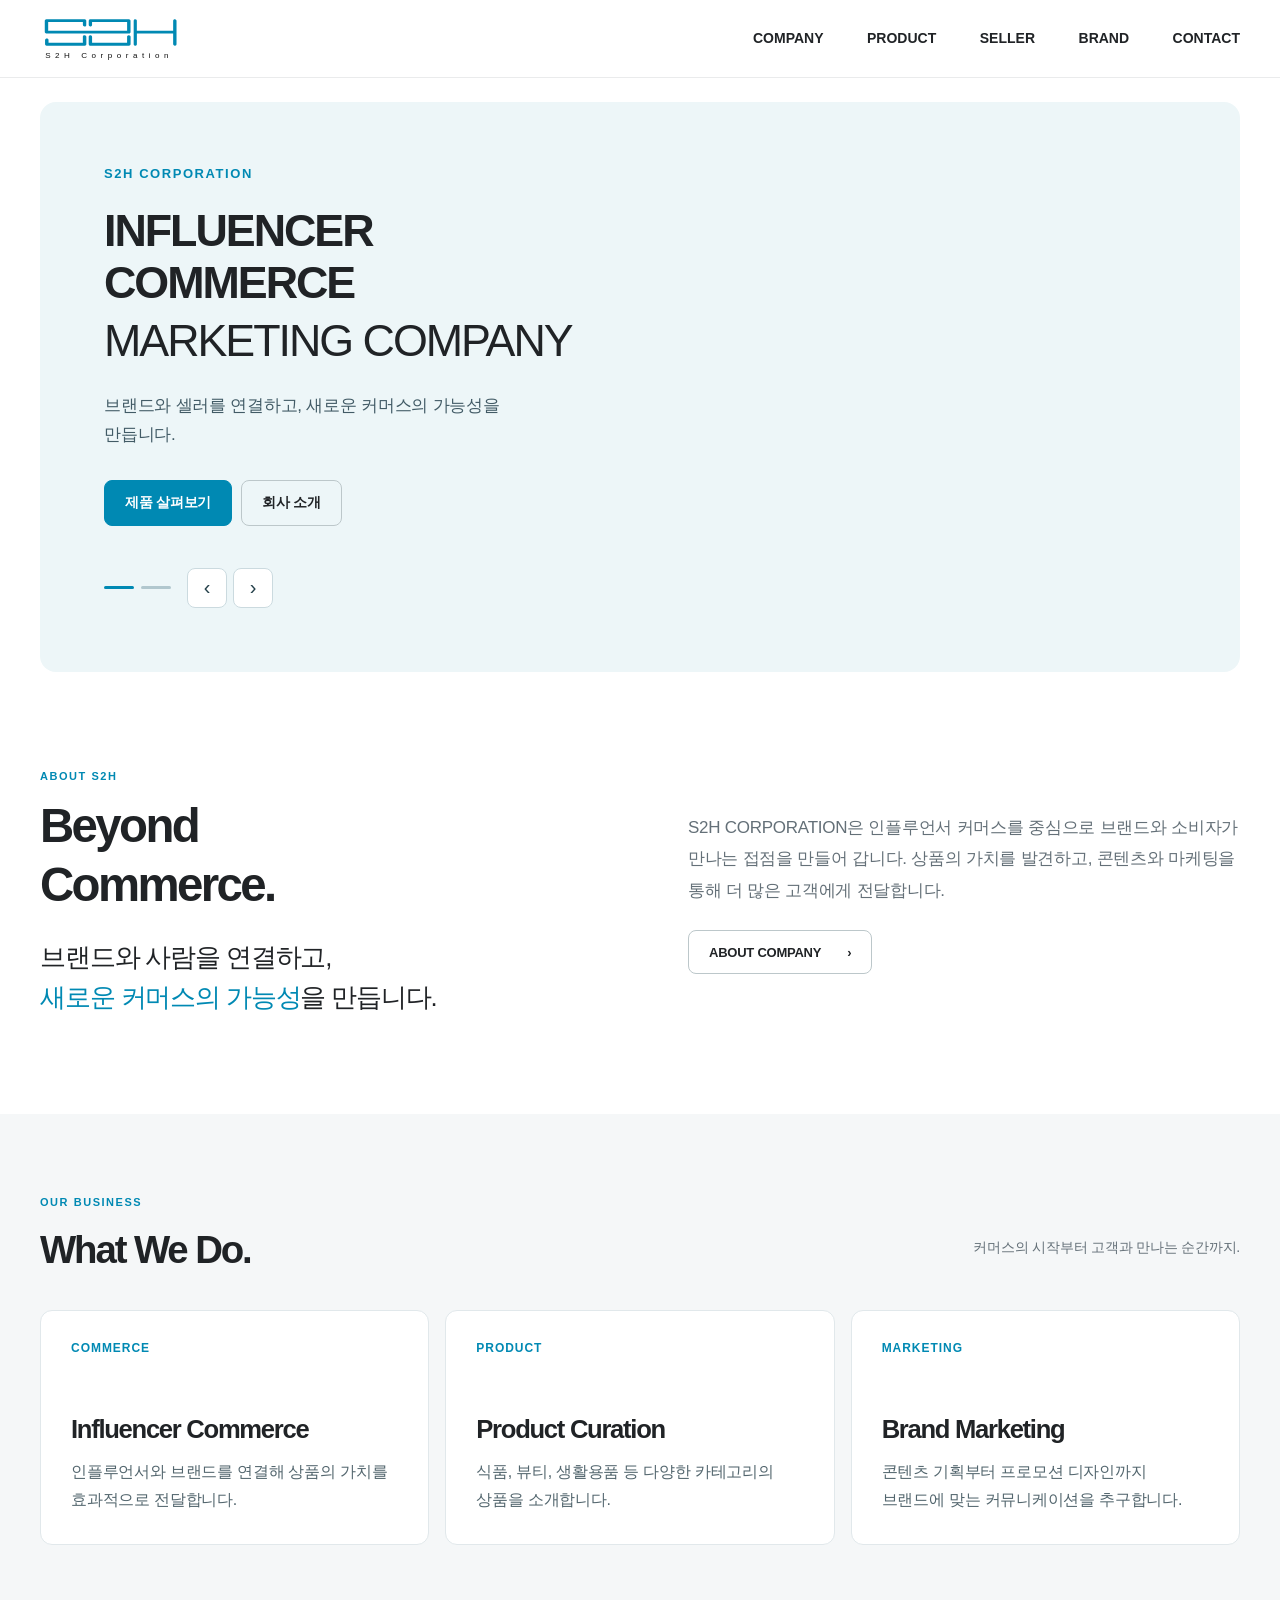
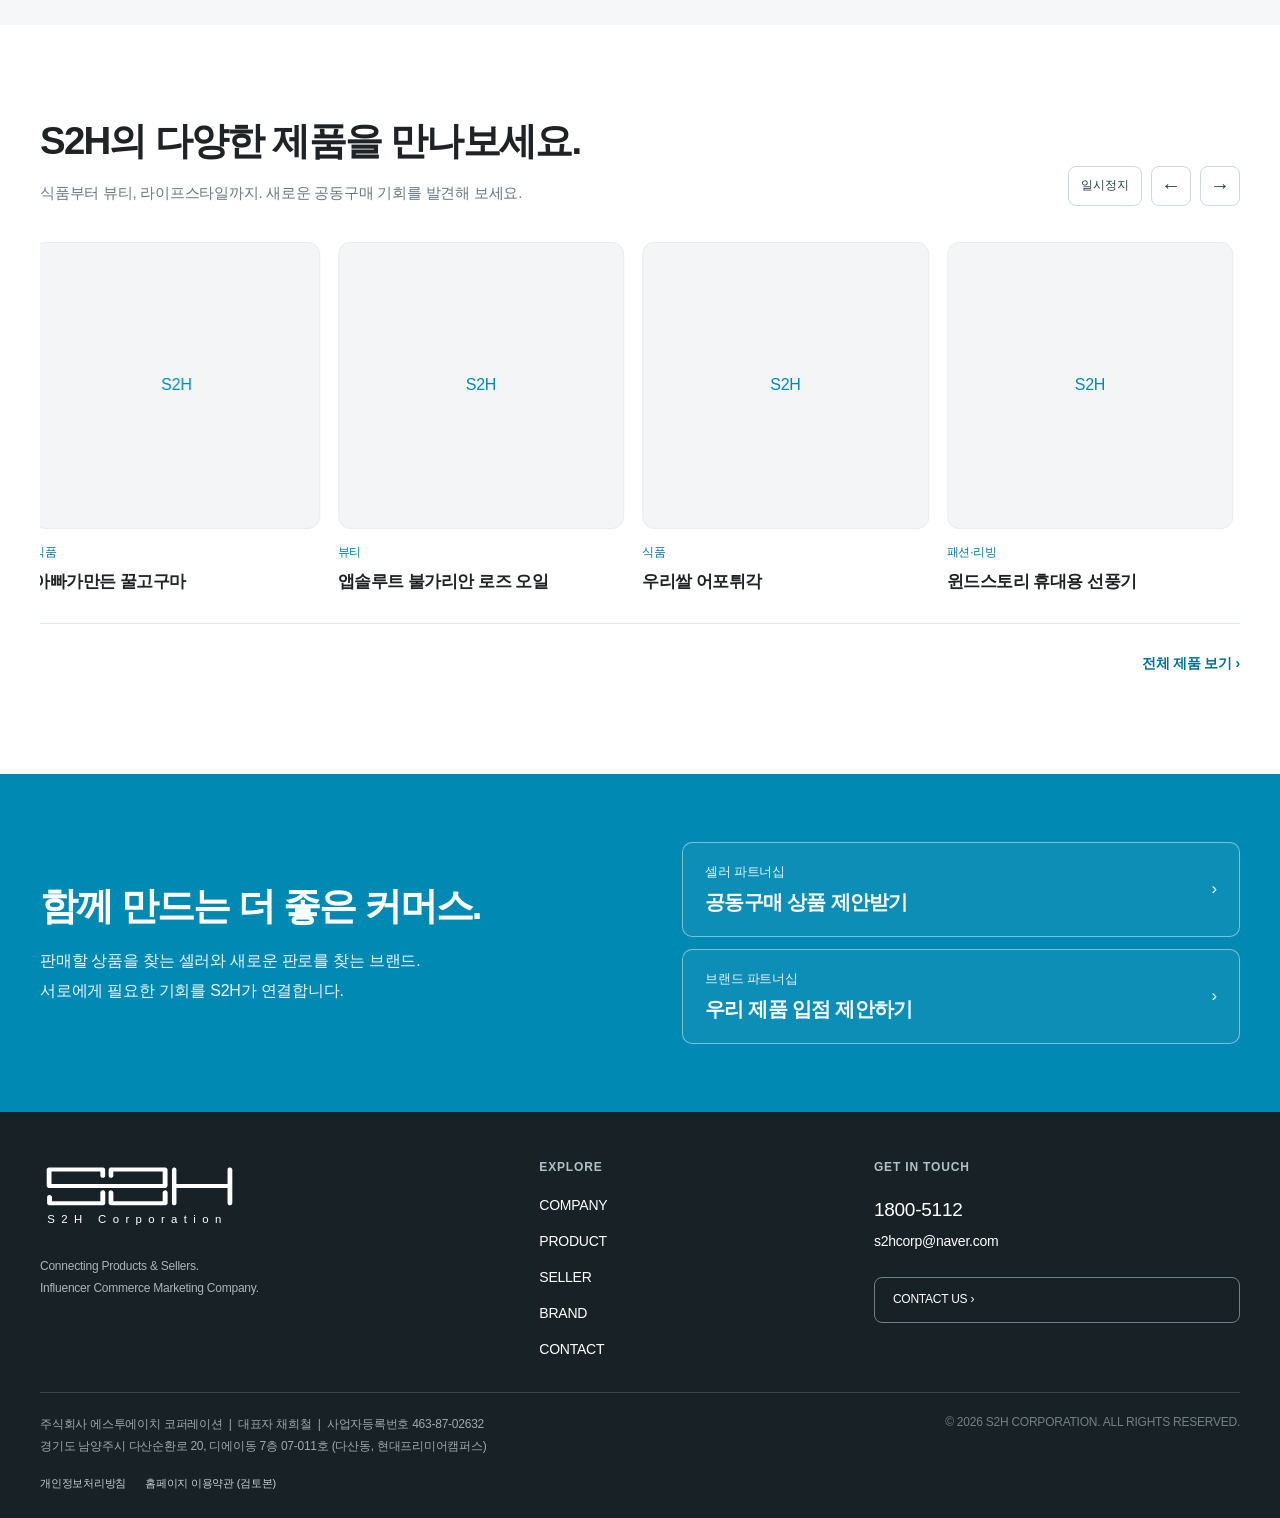
==== index.html @ 3465a023 "Refine S2H homepage layout, brand styling and product navigation" ====
<!doctype html>
<html lang="ko">
<head>
<meta charset="utf-8"><meta name="viewport" content="width=device-width,initial-scale=1">
<title>S2H CORPORATION | Influencer Commerce Marketing Company</title>
<meta name="description" content="브랜드와 셀러를 연결하는 인플루언서 커머스 기업 S2H">
<meta name="theme-color" content="#0089b3">
<meta property="og:type" content="website"><meta property="og:title" content="S2H CORPORATION"><meta property="og:description" content="Influencer Commerce Marketing Company">
<link rel="icon" href="favicon.svg" type="image/svg+xml"><link rel="preload" href="assets/logo.svg" as="image"><link rel="preconnect" href="https://fonts.googleapis.com"><link rel="preconnect" href="https://fonts.gstatic.com" crossorigin>
<link href="https://cdn.jsdelivr.net/gh/orioncactus/pretendard/dist/web/static/pretendard.css" rel="stylesheet">
<script>document.documentElement.classList.add("has-js");</script>
<style>
:root{--blue:#0089b3;--ink:#202326;--muted:#6c777c;--line:#e6e9eb;--bg:#fff;--paper:#f5f7f8;--header:88px}*{box-sizing:border-box}html{scroll-behavior:smooth}body{margin:0;background:var(--bg);font-family:"DM Sans","Noto Sans KR",sans-serif;color:var(--ink);-webkit-font-smoothing:antialiased}a{color:inherit;text-decoration:none}button,input,textarea,select{font:inherit}button{cursor:pointer}.wrap{width:min(1440px,calc(100% - 112px));margin:auto}.eyebrow{font-size:13px;letter-spacing:.2em;color:var(--blue);font-weight:700}.section-title{font-size:clamp(40px,6vw,80px);letter-spacing:-.06em;line-height:1.12;margin:22px 0 26px}.desc{font-size:clamp(16px,1.65vw,21px);line-height:1.9;color:#647078;word-break:keep-all}.btn{display:inline-flex;gap:38px;align-items:center;justify-content:space-between;border:1px solid #bcc7ca;border-radius:100px;padding:15px 22px;font-size:13px;font-weight:700;transition:.25s}.btn:hover{background:var(--blue);border-color:var(--blue);color:white}.top{height:var(--header);background:rgba(255,255,255,.95);position:fixed;z-index:50;top:0;left:0;right:0;display:flex;align-items:center;box-shadow:0 1px 0 #edf0f2;backdrop-filter:blur(15px)}.top-inner{width:min(1600px,calc(100% - 112px));margin:auto;display:grid;grid-template-columns:1fr 2fr 1fr;align-items:center}.logo{width:129px;color:var(--blue);display:flex}.logo img{width:100%;height:auto;display:block}.desktop-nav{display:flex;justify-content:center;gap:clamp(42px,8vw,140px)}.desktop-nav a{font-size:16px;font-weight:700;position:relative}.desktop-nav a::after{content:"";position:absolute;bottom:-11px;left:0;width:0;height:2px;background:var(--blue);transition:.25s}.desktop-nav a:hover::after{width:100%}.menu-toggle{justify-self:end;display:flex;width:44px;height:44px;flex-direction:column;align-items:flex-end;justify-content:center;gap:7px;background:none;border:0}.menu-toggle span{display:block;width:36px;height:2px;background:#13181b}.menu-toggle span:last-child{width:23px;background:var(--blue)}.menu-panel{position:fixed;inset:var(--header) 0 0;background:#fff;z-index:40;display:grid;grid-template-columns:55% 45%;visibility:hidden;opacity:0;pointer-events:none;transition:.3s}.menu-panel.open{visibility:visible;opacity:1;pointer-events:auto}.menu-links{background:#f8f9fa;padding:10vh max(7vw,40px);display:flex;flex-direction:column;gap:28px}.menu-links a{font-size:clamp(40px,5vw,76px);font-weight:700;letter-spacing:-.06em}.menu-links a:hover{color:var(--blue)}.menu-contact{padding:12vh 8vw}.menu-contact h3{font-size:clamp(25px,3vw,44px);font-weight:400}.menu-contact b{font-size:22px}.menu-contact p{color:#5a676e;font-size:18px}.menu-contact .accent{width:36px;height:2px;background:var(--blue)}main{padding-top:var(--header)}.hero{min-height:calc(100svh - var(--header));position:relative;isolation:isolate;display:flex;align-items:center;justify-content:center;text-align:center;overflow:hidden;background:#e9f0f3}.hero::before{content:"";position:absolute;inset:0;z-index:-2;background:url("https://images.unsplash.com/photo-1608248543803-ba4f8c70ae0b?auto=format&fit=crop&w=2200&q=85") center 45%/cover no-repeat;filter:saturate(.72)}.hero::after{content:"";position:absolute;inset:0;z-index:-1;background:linear-gradient(100deg,rgba(246,249,251,.88),rgba(247,249,251,.58) 45%,rgba(247,249,251,.25))}.hero-inner{padding:130px 30px 120px}.hero-kicker{letter-spacing:.24em;font-size:clamp(13px,1.3vw,20px);margin-bottom:38px}.hero h1{font-size:clamp(43px,6vw,100px);font-weight:700;letter-spacing:-.055em;line-height:1.13;margin:0}.hero h1 span{font-weight:400;display:block;margin-top:20px}.hero-bottom{position:absolute;bottom:36px;left:0;right:0;font-size:11px;letter-spacing:.08em}.hero-bottom:after{content:"";display:block;background:#383f44;width:1px;height:32px;margin:15px auto 0}.hero-arrows{position:absolute;left:4.5%;right:4.5%;top:50%;display:flex;justify-content:space-between;pointer-events:none}.hero-arrows button{pointer-events:auto;border:1px solid rgba(67,80,90,.25);border-radius:50%;background:rgba(255,255,255,.23);width:57px;height:57px;color:#4b626e;font-size:24px}.hero-arrows button:hover{background:white}.hero-dots{position:absolute;bottom:24%;left:50%;transform:translateX(-50%);display:flex;gap:14px}.hero-dots button{height:3px;width:70px;background:#a8b3b9;border:0;padding:0}.hero-dots button.active{background:var(--blue)}section.panel{padding:150px 0}.intro-layout{display:grid;grid-template-columns:1fr 1fr;gap:9vw;align-items:center}.intro-layout .statement{font-size:clamp(25px,3.4vw,49px);line-height:1.48;font-weight:500;letter-spacing:-.055em;word-break:keep-all}.intro-layout .statement em{font-style:normal;color:var(--blue)}.intro-layout .desc{max-width:580px}.business{background:#f5f7f8}.business-head{display:flex;justify-content:space-between;align-items:end;gap:30px}.business-grid{margin-top:64px;display:grid;grid-template-columns:repeat(3,1fr);gap:18px}.business-card{background:white;padding:45px 36px 42px;min-height:305px;display:flex;flex-direction:column;justify-content:space-between;transition:transform .25s}.business-card:hover{transform:translateY(-7px)}.business-card .num{color:var(--blue);font-size:13px}.business-card h3{font-size:clamp(22px,2vw,33px);letter-spacing:-.05em;margin:0 0 12px}.business-card p{font-size:15px;line-height:1.8;color:#718087;margin:0}.product-highlight{display:grid;grid-template-columns:1fr 1fr;min-height:570px}.product-visual{background:#eef0f0 url("https://images.unsplash.com/photo-1556229010-6c3f2c9ca5f8?auto=format&fit=crop&w=1400&q=85") center/cover no-repeat}.product-copy{padding:9% 11%;display:flex;flex-direction:column;align-items:flex-start;justify-content:center}.product-copy .desc{max-width:550px}.contact-band{background:#0089b3;color:#fff;padding:90px 0}.contact-band .wrap{display:flex;justify-content:space-between;align-items:center;gap:30px}.contact-band h2{font-size:clamp(28px,4vw,62px);letter-spacing:-.05em;margin:12px 0}.contact-band .btn{color:white;border-color:#b3e3ed}footer{background:#161b1e;color:#fff;padding:65px 0 35px}.foot-top{display:flex;justify-content:space-between;gap:50px}.foot-brand{font-size:24px;font-weight:700}.foot-brand span{color:var(--blue)}.foot-links{display:flex;gap:35px;font-size:13px}.foot-info{font-size:12px;line-height:2;color:#adb6bb;margin-top:35px}.foot-end{margin-top:45px;padding-top:20px;border-top:1px solid #414a4e;color:#8d989d;font-size:11px}.subhero{background:#f4f7f8;min-height:440px;display:flex;align-items:center}.subhero .wrap{padding:80px 0}.subhero h1{font-size:clamp(55px,8vw,122px);letter-spacing:-.07em;margin:8px 0}.subhero p{color:#6f7a7e}.content-section{padding:110px 0}.content-section h2{font-size:clamp(32px,4.5vw,65px);letter-spacing:-.05em}.value-list{display:grid;grid-template-columns:repeat(3,1fr);gap:25px;margin-top:50px}.value-list article{border-top:2px solid var(--ink);padding:30px 5px}.value-list h3{font-size:24px}.value-list p{color:var(--muted);line-height:1.8}.info-table{width:100%;border-collapse:collapse;margin-top:34px}.info-table td{border-bottom:1px solid var(--line);padding:22px 15px;font-size:15px}.info-table td:first-child{width:27%;color:var(--muted)}.products-empty{border:1px solid var(--line);padding:70px 35px;text-align:center;background:#fafbfb}.products-empty h3{font-size:26px}.products-empty p{line-height:1.8;color:var(--muted)}.category-pills{display:flex;gap:9px;flex-wrap:wrap;margin:30px 0}.category-pills span{border:1px solid var(--line);border-radius:50px;padding:11px 20px;font-size:13px}.contact-layout{display:grid;grid-template-columns:1fr 1.3fr;gap:9vw}.contact-layout h2{font-size:clamp(34px,5vw,64px);margin-top:0}.contact-list{margin-top:50px}.contact-list p{color:#69777e}.contact-list a{font-size:23px;font-weight:600}.form-grid{display:grid;grid-template-columns:1fr 1fr;gap:20px}.field{display:flex;flex-direction:column;gap:10px;margin-bottom:24px}.field label{font-size:13px;font-weight:700}.field input,.field textarea,.field select{border:1px solid #dce2e5;padding:15px 16px;border-radius:0;background:#fff;width:100%;outline:none}.field input:focus,.field textarea:focus{border-color:var(--blue)}.field textarea{height:155px;resize:vertical}.notice{font-size:12px;line-height:1.7;color:#738087}.route{display:none}.route.active{display:block}.fade-in{animation:fadeup .65s both}@keyframes fadeup{from{opacity:0;transform:translateY(15px)}to{opacity:1;transform:translateY(0)}}@media(max-width:850px){:root{--header:70px}.wrap,.top-inner{width:calc(100% - 40px)}.top-inner{grid-template-columns:1fr 1fr}.logo{width:105px}.desktop-nav{display:none}.menu-panel{grid-template-columns:1fr}.menu-links{padding:50px 30px;gap:24px}.menu-contact{padding:25px 30px;border-top:1px solid #eee}.menu-links a{font-size:37px}.menu-contact h3{font-size:22px}.menu-contact b{font-size:18px}.menu-contact p{font-size:15px}.hero{min-height:calc(85svh - var(--header))}.hero h1{font-size:clamp(38px,8vw,64px)}.hero h1 span{margin-top:12px}.hero-kicker{margin-bottom:24px}.hero-arrows{display:none}.hero-dots{bottom:20%}.hero-dots button{width:42px}.intro-layout,.product-highlight,.contact-layout{grid-template-columns:1fr;gap:30px}.product-visual{min-height:350px}.product-copy{padding:60px 20px 70px}.business-grid,.value-list{grid-template-columns:1fr}.business-card{min-height:235px;padding:30px}.business-head,.contact-band .wrap,.foot-top{align-items:flex-start;flex-direction:column}.foot-links{gap:22px}section.panel{padding:85px 0}.content-section{padding:70px 0}.form-grid{grid-template-columns:1fr;gap:0}.info-table td{font-size:13px}.info-table td:first-child{width:36%}}

/* S2H company introduction */
.company-intro-grid{display:grid;grid-template-columns:1fr 1fr;gap:9vw;align-items:center}.company-lead{font-size:clamp(18px,2vw,28px);line-height:1.7;letter-spacing:-.04em;word-break:keep-all}.company-lead strong{color:var(--blue);font-weight:600}.company-copy p{font-size:clamp(16px,1.3vw,19px);line-height:2.1;color:#5c6971;word-break:keep-all;margin:0 0 28px}.company-copy strong{color:var(--ink);font-weight:600}.company-stats{background:#fafbfc}.company-center-heading{text-align:center}.company-shortline{display:block;width:44px;height:3px;background:var(--blue);margin:0 auto 17px}.company-center-heading h2{font-size:clamp(32px,3vw,46px);margin:0;letter-spacing:-.04em}.company-center-heading p{font-size:12px;letter-spacing:.2em;color:#748087;margin-top:12px}.stat-steps{display:flex;align-items:end;max-width:1060px;margin:70px auto 0;min-height:350px}.stat-block{flex:1;padding:22px 16px;color:#fff;min-width:0;display:flex;flex-direction:column;justify-content:center}.stat-block:nth-child(1){background:#4097dc;height:165px}.stat-block:nth-child(2){background:#227bc5;height:215px}.stat-block:nth-child(3){background:#125fa9;height:255px}.stat-block:nth-child(4){background:#114b81;height:300px}.stat-block:nth-child(5){background:#0d3152;height:350px}.stat-number{font-weight:700;font-size:clamp(24px,2.7vw,42px);letter-spacing:-.045em}.stat-block p{font-size:12px;line-height:1.6;margin:10px 0 0;word-break:keep-all}.stats-note{text-align:right;color:#7e8a91;font-size:11px;line-height:1.6;margin:17px auto 0;max-width:1060px}.service-heading{font-size:clamp(32px,4.2vw,61px);line-height:1.35;letter-spacing:-.055em;margin:18px 0 50px}.service-cards{display:grid;grid-template-columns:repeat(3,1fr);gap:20px}.service-card{border:1px solid #e1e7e9;padding:35px 32px 44px;min-height:350px}.service-icon{width:64px;height:64px;color:var(--blue);margin-bottom:28px}.service-icon svg{width:100%;height:100%}.service-card>span{font-size:11px;letter-spacing:.14em;color:var(--blue);font-weight:700}.service-card h3{font-size:clamp(21px,2vw,28px);line-height:1.5;letter-spacing:-.04em;margin:13px 0}.service-card p{color:#65737b;font-size:15px;line-height:1.85;word-break:keep-all}@media(max-width:850px){.company-intro-grid{grid-template-columns:1fr;gap:25px}.stat-steps{margin-top:45px;min-height:0;flex-wrap:wrap;gap:8px}.stat-block{flex:1 1 calc(50% - 8px);height:auto!important;min-height:145px;padding:20px}.stat-block:last-child{flex-basis:100%}.stat-number{font-size:33px}.service-cards{grid-template-columns:1fr}.service-card{min-height:0;padding:30px}.stats-note{text-align:left}}
/* Header, footer and branded entry */
.top{box-shadow:none;border-bottom:1px solid rgba(17,31,37,.085);transition:box-shadow .3s}
.top.scrolled{box-shadow:0 8px 32px rgba(15,37,48,.055)}
.top-inner{width:min(1600px,calc(100% - 90px))}
.top .logo{width:152px;align-items:center}
.top .logo img{width:100%;height:auto}
.desktop-nav a{font-size:14px;letter-spacing:.045em;font-weight:600}
.desktop-nav a[aria-current="page"]{color:var(--blue)}
.menu-toggle{width:48px;height:48px;position:relative}
.menu-toggle span{transition:transform .28s,width .28s,background .28s}
.menu-toggle[aria-expanded="true"] span:first-child{transform:translateY(4.5px) rotate(45deg)}
.menu-toggle[aria-expanded="true"] span:last-child{width:36px;transform:translateY(-4.5px) rotate(-45deg)}
.foot-wrap{width:min(1600px,calc(100% - 90px));margin:auto}
.site-footer{padding:80px 0 24px;background:#151a1d;color:#fff}
.foot-primary{display:grid;grid-template-columns:1.15fr 1fr 1fr;gap:45px;padding-bottom:70px}
.foot-brand-logo{display:block;width:200px;max-width:100%;height:auto;filter:brightness(0) invert(1)}
.foot-tagline{font-size:15px;line-height:1.8;color:#aab3b7;margin-top:25px}
.foot-label{font-size:11px;color:#7d9097;letter-spacing:.15em;font-weight:700;margin-bottom:21px}
.foot-nav{display:flex;flex-direction:column;align-items:flex-start;gap:14px}
.foot-nav a{font-size:15px;font-weight:600;transition:color .2s}.foot-nav a:hover,.foot-contact a:hover{color:#66c6e2}
.foot-contact a{display:block;font-size:clamp(17px,2vw,25px);font-weight:500;line-height:1.6;overflow-wrap:anywhere}
.foot-contact .foot-mail{font-size:16px;font-weight:400;margin-top:5px}
.foot-rule{border-top:1px solid rgba(255,255,255,.16)}
.foot-legal{display:flex;justify-content:space-between;align-items:flex-start;gap:32px;padding-top:27px}
.foot-legal-info{color:#9ca9ae;font-size:12px;line-height:2}
.foot-legal-copy{color:#738087;font-size:11px;white-space:nowrap}
.entry-screen{display:none}
.has-js .entry-screen{display:flex;position:fixed;z-index:9999;inset:0;background:#fff;align-items:center;justify-content:center;flex-direction:column;padding:28px;opacity:1;visibility:visible;transition:opacity .6s ease,visibility .6s ease}
.has-js .entry-screen.is-hidden{opacity:0;visibility:hidden;pointer-events:none}
.entry-inner{width:min(460px,80vw);display:flex;flex-direction:column;align-items:center}
.entry-logo{width:min(350px,74vw);height:auto;display:block;opacity:0;transform:translateY(18px);animation:entryLogo .85s cubic-bezier(.16,1,.3,1) .12s forwards}
.entry-sub{font-size:11px;color:#738087;letter-spacing:.28em;margin-top:27px;opacity:0;animation:entryAppear .5s .48s forwards}
.entry-track{width:155px;height:2px;background:#e9eff1;overflow:hidden;margin-top:38px}
.entry-progress{width:0;height:100%;background:#0089b3;animation:entryProgress 1.5s cubic-bezier(.25,.4,.18,1) .3s forwards}
.entry-loading{font-size:10px;font-weight:600;letter-spacing:.24em;color:#90a1a7;margin-top:14px}
@keyframes entryLogo{to{opacity:1;transform:translateY(0)}}@keyframes entryAppear{to{opacity:1}}@keyframes entryProgress{to{width:100%}}
@media(max-width:850px){.top-inner,.foot-wrap{width:calc(100% - 40px)}.top .logo{width:122px}.site-footer{padding:55px 0 22px}.foot-primary{grid-template-columns:1fr 1fr;gap:35px 25px;padding-bottom:40px}.foot-primary>div:first-child{grid-column:1/-1}.foot-brand-logo{width:170px}.foot-legal{flex-direction:column;gap:14px}.foot-legal-copy{white-space:normal}.entry-logo{width:min(290px,76vw)}}
@media(max-width:390px){.foot-primary{grid-template-columns:1fr}.foot-primary>div:first-child{grid-column:auto}}
@media(prefers-reduced-motion:reduce){.entry-logo,.entry-sub,.entry-progress{animation:none;opacity:1;transform:none}.entry-progress{width:100%}.has-js .entry-screen{transition:none}}

/* Product catalog */
.product-heading-line{display:flex;justify-content:space-between;align-items:end;gap:35px;margin-bottom:55px}.product-page-title{font-size:clamp(32px,4.2vw,62px);letter-spacing:-.055em;line-height:1.3;margin:14px 0}.product-heading-line .desc{max-width:760px}.product-total{min-width:100px;text-align:right;display:flex;flex-direction:column}.product-total b{font-size:clamp(37px,5vw,65px);letter-spacing:-.07em;color:var(--blue)}.product-total span{font-size:11px;letter-spacing:.17em;color:#7b888e}.product-toolbar{border-top:1px solid var(--line);border-bottom:1px solid var(--line);padding:24px 0;display:flex;align-items:center;justify-content:space-between;gap:20px}.product-filters{display:flex;flex-wrap:wrap;gap:7px}.product-filters button{background:transparent;border:1px solid #d9e1e4;padding:10px 19px;border-radius:40px;color:#66747b;font-size:13px;transition:.2s}.product-filters button.active,.product-filters button:hover{background:var(--blue);border-color:var(--blue);color:#fff}.product-search-wrap{border-bottom:1px solid #8d9aa0;display:flex;align-items:center;min-width:210px;max-width:280px;flex:1}.product-search-wrap input{width:100%;padding:10px 2px;border:0;background:transparent;outline:none;font-size:13px}.product-search-wrap span:last-child{font-size:25px;color:var(--blue)}.sr-only{position:absolute;width:1px;height:1px;overflow:hidden;clip:rect(0,0,0,0)}.product-results{margin:29px 0 22px;font-size:13px;color:#75838b}.product-grid{display:grid;grid-template-columns:repeat(4,minmax(0,1fr));gap:29px 16px}.catalog-card{min-width:0}.catalog-photo{position:relative;aspect-ratio:1/1;background:linear-gradient(145deg,#f5f7f8 0%,#e9edef 100%);display:flex;align-items:center;justify-content:center;overflow:hidden}.catalog-photo:before{content:"";position:absolute;width:58%;height:58%;border:1px solid rgba(0,137,179,.13);border-radius:50%}.catalog-placeholder{color:#a7b5bb;font-size:clamp(21px,3vw,44px);font-weight:700;letter-spacing:-.065em}.catalog-photo:after{content:"S2H";position:absolute;bottom:18px;left:20px;font-size:10px;letter-spacing:.18em;color:#a1b0b6}.catalog-info{padding:19px 3px 8px}.catalog-tag{font-size:11px;letter-spacing:.02em;color:var(--blue);font-weight:600}.catalog-info h3{font-size:17px;line-height:1.6;letter-spacing:-.025em;font-weight:600;word-break:keep-all;margin:9px 0 0}.catalog-id{color:#a3adb2;font-size:11px;margin-top:8px}.product-no-results{text-align:center;padding:90px 15px;background:#f8fafb;color:#71828a}.product-cta{border-top:1px solid var(--line);margin-top:85px;padding-top:38px;display:flex;justify-content:space-between;align-items:center;gap:20px}.product-cta h3{font-size:clamp(20px,2.3vw,30px);letter-spacing:-.035em}@media(max-width:1050px){.product-grid{grid-template-columns:repeat(3,minmax(0,1fr))}}@media(max-width:850px){.product-toolbar{align-items:stretch;flex-direction:column}.product-search-wrap{max-width:none}.product-grid{grid-template-columns:repeat(2,minmax(0,1fr));gap:22px 12px}.product-heading-line{margin-bottom:32px}.catalog-info h3{font-size:14px}.catalog-info{padding:12px 0 6px}.catalog-photo:after{left:10px;bottom:10px}.product-cta{flex-direction:column;align-items:flex-start;margin-top:45px}}.route{display:block!important}

/* S2H visual refinement — restrained editorial typography */
:root{--type-display:clamp(44px,5vw,70px);--type-section:clamp(32px,3.15vw,46px);--type-body:16px;--blue:#0089b3}
body{letter-spacing:-.015em}
.wrap{width:min(1360px,calc(100% - 112px))}
.top{height:78px;--header:78px}
:root{--header:78px}
.top-inner{width:min(1440px,calc(100% - 88px))}
.top .logo{width:142px}
.desktop-nav a{font-size:13px;font-weight:600;letter-spacing:.02em}
.menu-links a{font-size:clamp(35px,4vw,56px);letter-spacing:-.055em}
.subhero{min-height:290px;background:#f6f8f9}
.subhero .wrap{padding:56px 0}
.subhero h1{font-size:var(--type-display);line-height:1.08;letter-spacing:-.055em;margin:13px 0 17px;font-weight:700}
.subhero p{font-size:15px;line-height:1.6;color:#74818a}
.eyebrow{font-size:12px;letter-spacing:.14em;line-height:1.5}
.section-title{font-size:clamp(37px,4.2vw,60px);line-height:1.19;letter-spacing:-.055em}
.content-section{padding:88px 0}
.content-section h2{font-size:var(--type-section);line-height:1.28;letter-spacing:-.04em}
section.panel{padding:105px 0}
.desc{font-size:clamp(15px,1.2vw,17px);line-height:1.9;letter-spacing:-.015em}
.intro-layout .statement{font-size:clamp(24px,2.4vw,36px);line-height:1.55}
.hero h1{font-size:clamp(39px,5vw,72px);line-height:1.17;letter-spacing:-.045em}
.hero h1 span{margin-top:10px}
.hero-kicker{font-size:14px;letter-spacing:.17em;margin-bottom:25px}
.business-card h3{font-size:clamp(21px,1.8vw,27px)}
.business-grid{margin-top:45px}
.product-copy{padding:8% 10%}
.contact-layout h2{font-size:var(--type-section);line-height:1.18;margin:10px 0 20px;letter-spacing:-.055em}
.contact-layout .desc{font-size:16px;line-height:1.8}
.contact-list{margin-top:32px}
.contact-list p{font-size:13px;margin:16px 0 6px}
.contact-list a{font-size:clamp(18px,1.8vw,23px)}
.field label{font-size:14px}
.field input,.field select,.field textarea{font-size:16px;min-height:52px}
.service-heading{font-size:var(--type-section);line-height:1.3}
.service-card h3{font-size:clamp(20px,1.8vw,26px)}
.company-lead{font-size:clamp(20px,2.15vw,28px)}
.company-copy p{font-size:16px;line-height:1.95}
.company-center-heading h2{font-size:clamp(30px,2.8vw,40px)}
.product-page-title{font-size:var(--type-section);line-height:1.26}
.product-total b{font-size:clamp(34px,3.6vw,50px)}
.catalog-info h3{font-size:16px}
.foot-tagline{font-size:14px}
.foot-nav a{font-size:14px}
.foot-contact a{font-size:clamp(18px,1.7vw,23px)}
.site-footer{padding-top:68px}
.foot-primary{padding-bottom:52px}
.entry-screen{background:#fff}
.has-js .entry-screen{transition:opacity .45s ease,visibility .45s ease}
.entry-inner{width:min(340px,74vw)}
.entry-logo{width:min(300px,68vw);animation:s2hLogoIn .55s ease .06s forwards}
@keyframes s2hLogoIn{from{opacity:0;transform:translateY(5px)}to{opacity:1;transform:translateY(0)}}
@media(max-width:850px){
:root{--header:68px;--type-display:clamp(40px,9vw,54px);--type-section:clamp(30px,7vw,40px)}
.wrap,.top-inner,.foot-wrap{width:calc(100% - 40px)}
.top{height:68px}.top .logo{width:117px}
.subhero{min-height:220px}.subhero .wrap{padding:48px 0}
.content-section{padding:65px 0}section.panel{padding:75px 0}
.hero h1{font-size:clamp(37px,7.7vw,56px)}
.hero-kicker{font-size:12px}
.contact-layout h2{font-size:var(--type-section)}
.company-center-heading h2{font-size:34px}
.product-total{min-width:65px}.product-total b{font-size:36px}
.menu-links a{font-size:36px}
.site-footer{padding-top:48px}
}
@media(prefers-reduced-motion:reduce){.entry-logo{animation:none;opacity:1;transform:none}}


/* Typography refinement v3 — quiet corporate editorial scale */
:root{--type-display:clamp(38px,4vw,54px);--type-section:clamp(27px,2.55vw,36px)}
body{font-weight:400}
.section-title{font-size:clamp(32px,3vw,44px);font-weight:600;line-height:1.25;letter-spacing:-.055em;margin:15px 0 20px}
.intro-layout .statement{font-size:clamp(20px,1.85vw,26px);font-weight:500;line-height:1.65;letter-spacing:-.045em}
.intro-layout{gap:7vw}
.intro-layout .desc{font-size:15px;line-height:1.95}
.desc{font-size:clamp(14px,1.1vw,16px);line-height:1.85}
.subhero{min-height:240px}
.subhero .wrap{padding:46px 0}
.subhero h1{font-size:var(--type-display);font-weight:600;line-height:1.13;margin:12px 0 14px}
.subhero p{font-size:14px}
.hero h1{font-size:clamp(36px,4.1vw,58px);font-weight:650;line-height:1.2}
.hero h1 span{font-weight:400}
.hero-kicker{font-size:12px}
.content-section{padding:75px 0}
section.panel{padding:80px 0}
.content-section h2{font-size:var(--type-section);font-weight:600;letter-spacing:-.045em}
.product-page-title{font-size:var(--type-section);font-weight:600}
.contact-layout h2{font-size:clamp(29px,2.8vw,40px);font-weight:600;line-height:1.3}
.contact-layout .desc{font-size:15px}
.company-lead{font-size:clamp(19px,1.75vw,24px)}
.company-copy p{font-size:15px;line-height:1.9}
.service-heading{font-size:clamp(28px,2.6vw,38px);font-weight:600}
.business-card h3{font-size:clamp(19px,1.6vw,24px)}
.business-grid{margin-top:36px}
.business-card{min-height:250px;padding:32px}
.product-copy{padding:7% 10%}
.product-total b{font-size:clamp(30px,3vw,42px)}
.contact-list a{font-size:clamp(18px,1.6vw,21px)}
.eyebrow{font-size:11px;letter-spacing:.14em;font-weight:600}
.btn{font-size:12px;padding:13px 20px;gap:26px}
@media(max-width:850px){
:root{--type-display:clamp(36px,8vw,46px);--type-section:clamp(27px,6.4vw,34px)}
.section-title{font-size:clamp(32px,7vw,40px)}
.intro-layout .statement{font-size:clamp(21px,5vw,25px)}
.subhero{min-height:195px}.subhero .wrap{padding:40px 0}
.hero h1{font-size:clamp(34px,7vw,46px)}
.content-section{padding:58px 0}section.panel{padding:64px 0}
.contact-layout h2{font-size:clamp(29px,7vw,36px)}
.business-card{min-height:0;padding:28px}
}


/* Unified 1440px layout and five-item navigation */
:root{--site-max:1440px;--header:78px}
.wrap,.top-inner,.foot-wrap{width:min(var(--site-max),calc(100% - 80px));max-width:var(--site-max);margin-left:auto;margin-right:auto}
.top-inner{display:flex;justify-content:space-between;align-items:center;gap:54px}
.top .logo{width:142px;flex:0 0 142px}
.desktop-nav{display:flex!important;align-items:center;justify-content:flex-end;gap:clamp(22px,3.4vw,62px);flex:1}
.desktop-nav a{font-size:15px;font-weight:600;letter-spacing:0;white-space:nowrap;line-height:1.6}
.desktop-nav a:hover,.desktop-nav a[aria-current="page"]{color:#0089b3}
.menu-toggle,.menu-panel{display:none!important}
.foot-primary{grid-template-columns:1.2fr .75fr 1fr;column-gap:60px}
.foot-nav{display:flex;flex-direction:column;gap:15px}
.subhero .wrap,.content-section>.wrap,section.panel>.wrap,.contact-band>.wrap{max-width:var(--site-max)}
.partner-hero{background:#f7f9fa;padding:95px 0 92px}
.partner-hero h1{font-size:clamp(38px,4vw,54px);line-height:1.22;letter-spacing:-.05em;font-weight:600;margin:18px 0 24px}
.partner-hero p{font-size:17px;color:#65747c;line-height:1.8;max-width:650px}
.partner-section{padding:90px 0}
.partner-section--soft{background:#f7f9fa}
.partner-head{font-size:clamp(29px,2.6vw,38px);font-weight:600;letter-spacing:-.04em;margin:18px 0 35px}
.partner-features{display:grid;grid-template-columns:repeat(3,minmax(0,1fr));gap:18px}
.partner-feature{padding:32px 28px;min-height:215px;border:1px solid #e4e9ec;background:#fff}
.partner-feature span{display:block;color:var(--blue);font-size:12px;margin-bottom:27px;font-weight:700}
.partner-feature h3{font-size:21px;letter-spacing:-.035em;line-height:1.5;margin:0 0 10px}
.partner-feature p{font-size:15px;color:#68777f;line-height:1.85;margin:0}
.partner-steps{display:grid;grid-template-columns:repeat(5,minmax(0,1fr));gap:12px}
.partner-step{border-top:2px solid #0089b3;padding:18px 6px 22px}
.partner-step strong{display:block;color:#0089b3;font-size:13px;margin-bottom:15px}
.partner-step h3{font-size:17px;line-height:1.5;font-weight:600;margin:0}
.partner-step p{font-size:13px;line-height:1.7;color:#6e7d85}
.partner-apply{border-top:1px solid #dbe3e6;padding-top:28px;display:flex;justify-content:space-between;align-items:center;gap:30px}
.partner-apply h2{font-size:clamp(27px,2.5vw,36px);font-weight:600;margin:0 0 10px;letter-spacing:-.045em}
.partner-apply p{font-size:15px;color:#65747c;line-height:1.8}
@media(max-width:950px){
.top-inner{gap:22px}.top .logo{width:115px;flex-basis:115px}
.desktop-nav{gap:clamp(9px,2.2vw,24px)}.desktop-nav a{font-size:13px}
.partner-features{grid-template-columns:1fr 1fr}
}
@media(max-width:650px){
:root{--header:100px}
.top{height:100px}.top-inner{width:calc(100% - 32px);display:flex;align-items:center;justify-content:center;flex-direction:column;gap:4px;padding:9px 0 7px}
.top .logo{width:104px;flex:none}
.desktop-nav{width:100%;display:flex!important;justify-content:space-between;gap:5px;flex:none}
.desktop-nav a{font-size:11px;letter-spacing:-.02em;padding:5px 0}
.wrap,.foot-wrap{width:calc(100% - 36px)}
.partner-hero{padding:65px 0}.partner-hero h1{font-size:clamp(33px,8vw,43px)}
.partner-section{padding:60px 0}
.partner-features,.partner-steps{grid-template-columns:1fr}
.partner-feature{min-height:0;padding:27px}
.partner-steps{gap:0}.partner-step{padding:17px 0}
.partner-apply{flex-direction:column;align-items:flex-start}
.foot-primary{grid-template-columns:1fr 1fr;gap:30px}
}

/* Sitewide Pretendard and final footer typography polish */
body,button,input,textarea,select{font-family:Pretendard,"Noto Sans KR",Arial,sans-serif}
.foot-nav a{font-size:13px;font-weight:500;line-height:1.5}
.foot-contact>a:not(.btn){font-size:19px;line-height:1.6}
.foot-contact .foot-mail{font-size:14px!important}
.foot-tagline{font-size:12px;line-height:1.85}
.foot-label{font-size:10px;letter-spacing:.13em}
.foot-legal-info{font-size:11px;line-height:1.9}
.foot-legal-copy{font-size:10px;line-height:1.65}
.foot-policy-links{display:flex;flex-wrap:wrap;gap:19px;margin-top:15px}
.foot-policy-links a{font-size:11px;color:#c6d0d4}
.foot-policy-links a:hover{color:#fff}
.site-footer{padding-top:58px}
.foot-primary{padding-bottom:43px}
.foot-legal{padding-top:20px}
.foot-contact .btn{font-size:11px;padding:12px 18px}
.legal-page{padding:72px 0 105px}
.legal-page .legal-head{padding-bottom:26px;border-bottom:1px solid #dce4e8}
.legal-page h1{font-size:clamp(32px,3.5vw,46px);font-weight:600;letter-spacing:-.04em;margin:15px 0}
.legal-page .legal-intro{font-size:15px;line-height:1.9;color:#65727b;max-width:900px}
.legal-page .draft-note{border-left:3px solid #0089b3;background:#f2f7f9;padding:19px 22px;margin:30px 0;font-size:14px;line-height:1.8;color:#394b55}
.legal-page section{max-width:980px;padding:20px 0;border-bottom:1px solid #edf1f3}
.legal-page section h2{font-size:20px;font-weight:600;line-height:1.5;margin:18px 0}
.legal-page section p,.legal-page section li{font-size:14px;line-height:1.9;color:#52616a;word-break:keep-all}
.legal-page section ul{padding-left:20px}
@media(max-width:650px){.site-footer{padding-top:42px}.foot-contact>a:not(.btn){font-size:17px}.foot-legal-info{font-size:11px}.legal-page{padding:52px 0 75px}}
/* Minimal home partnership transition */.home-partnership{background:#f4f7f8;border-top:1px solid #e7edef}.home-partnership-inner{display:grid;grid-template-columns:1fr 1fr;align-items:center;gap:9%;padding-top:82px;padding-bottom:82px}.home-partnership-copy h2{font-size:clamp(26px,2.5vw,36px);line-height:1.35;font-weight:600;letter-spacing:-.05em;margin:0 0 15px}.home-partnership-copy p{font-size:15px;line-height:1.85;color:#677780;margin:0}.home-partnership-links{display:flex;flex-direction:column;border-top:1px solid #b9cbd3}.home-partnership-links a{display:grid;grid-template-columns:1fr auto;gap:8px 14px;padding:23px 4px;border-bottom:1px solid #b9cbd3;transition:padding .2s,color .2s}.home-partnership-links a:hover{padding-left:12px;color:#0089b3}.home-partnership-links a>span:first-child{grid-column:1;color:#657a83;font-size:13px}.home-partnership-links strong{font-size:19px;font-weight:600;letter-spacing:-.035em}.home-partnership-links a>span:last-child{grid-column:2;grid-row:1/3;align-self:center;font-size:22px;color:#0089b3}@media(max-width:800px){.home-partnership-inner{grid-template-columns:1fr;gap:35px;padding-top:65px;padding-bottom:65px}}
/* Product carousel on the main page */
.home-products{padding:96px 0 94px;background:#fff}
.home-products-heading{display:flex;align-items:end;justify-content:space-between;gap:24px;margin-bottom:36px}
.home-products-heading h2{font-size:clamp(26px,2.6vw,36px);font-weight:600;letter-spacing:-.045em;line-height:1.35;margin:0 0 12px}
.home-products-heading p{font-size:15px;color:#687981;line-height:1.8;margin:0}
.home-products-actions{display:flex;gap:9px}
.home-products-actions button{width:42px;height:42px;border:1px solid #d6e0e4;border-radius:50%;background:white;color:#25363d;font-size:21px;transition:background .2s,border-color .2s}
.home-products-actions button:hover{background:#0089b3;border-color:#0089b3;color:#fff}
.home-products-window{overflow:hidden;outline-offset:5px;touch-action:pan-y}
.home-products-track{display:flex;gap:18px;transition:transform .55s cubic-bezier(.22,.7,.2,1);will-change:transform}
.home-product-card{min-width:0;flex:0 0 calc((100% - 54px)/4);display:block;text-decoration:none;color:inherit}
.home-product-image{aspect-ratio:1/1;overflow:hidden;background:#f3f5f6}
.home-product-image img{display:block;width:100%;height:100%;object-fit:cover;transition:transform .4s}
.home-product-card:hover img{transform:scale(1.045)}
.home-product-category{display:block;color:#0089b3;font-size:12px;font-weight:500;margin-top:18px}
.home-product-name{display:block;font-size:16px;font-weight:600;line-height:1.55;letter-spacing:-.03em;margin-top:8px;word-break:keep-all}
.home-products-bottom{border-top:1px solid #e0e7ea;margin-top:30px;padding-top:20px;display:flex;align-items:center;justify-content:space-between}
.home-products-bottom>span{font-size:12px;color:#7c8b92}
.home-products-bottom>a{color:#1b3038;font-size:14px;font-weight:600}
.home-products-bottom>a:hover{color:#0089b3}
@media(max-width:900px){.home-product-card{flex-basis:calc((100% - 18px)/2)}}
@media(max-width:600px){.home-products{padding:66px 0}.home-products-heading{align-items:end}.home-products-heading h2{font-size:27px}.home-products-heading p{font-size:14px}.home-product-card{flex-basis:82%}.home-products-track{gap:12px}.home-products-actions button{width:36px;height:36px}.home-product-name{font-size:15px}}
@media(prefers-reduced-motion:reduce){.home-products-track{transition:none}.home-product-image img{transition:none}}

/* Home carousel entry motion and smooth clipping */
.home-products-window{overflow:hidden}
.home-products-track{will-change:transform;backface-visibility:hidden}
@media(prefers-reduced-motion:no-preference){
.home-products-heading,.home-products-window{opacity:0;translate:0 22px;transition:opacity .8s ease,translate .8s cubic-bezier(.2,.75,.2,1)}
.home-products.is-visible .home-products-heading,.home-products.is-visible .home-products-window{opacity:1;translate:0 0}
.home-products.is-visible .home-products-window{transition-delay:.14s}
}.home-products-track{transition:none!important;will-change:transform}
.home-products-bottom{justify-content:flex-end}
@media(prefers-reduced-motion:reduce){.home-products-track{transition:none!important}}

/* Home refinement — S2H brand system, November 2026 */
:root{--blue:#0089b3;--home-tint:#edf6f8;--home-radius:16px}
body{font-family:Pretendard,"Noto Sans KR",Arial,sans-serif}
.top{background:#fff}.desktop-nav a{font-size:14px}.desktop-nav a:focus-visible,a:focus-visible,button:focus-visible{outline:2px solid var(--blue);outline-offset:5px}
.hero{width:min(var(--site-max),calc(100% - 80px));margin:24px auto 0;display:grid;grid-template-columns:minmax(0,1fr) minmax(0,1fr);min-height:clamp(480px,42vw,640px);isolation:isolate;text-align:left;overflow:hidden;border-radius:var(--home-radius);background:var(--home-tint)}
.hero::before,.hero::after{content:none}
.hero-inner{padding:clamp(34px,5vw,80px);display:flex;flex-direction:column;justify-content:center;align-items:flex-start;min-width:0}
.hero-kicker{color:var(--blue);font-weight:650;letter-spacing:.12em;font-size:13px;margin-bottom:24px}
.hero h1{font-size:clamp(30px,3.5vw,54px);line-height:1.16;letter-spacing:-.045em;word-break:normal;overflow-wrap:break-word;font-weight:700}
.hero h1 span{font-weight:500;margin-top:6px}
.hero-description{font-size:17px;line-height:1.7;color:#425b66;word-break:keep-all;margin:25px 0 30px;max-width:430px}
.hero-cta{display:flex;flex-wrap:wrap;gap:9px}
.hero-cta .btn{border-radius:8px;min-height:46px;font-size:14px;padding:12px 20px;justify-content:center}
.hero-cta .primary{background:var(--blue);color:#fff;border-color:var(--blue)}
.hero-cta .primary:hover{background:#006f93;border-color:#006f93}
.hero-media{min-width:0;position:relative;overflow:hidden;background:#dcebef}
.hero-media img{width:100%;height:100%;position:absolute;inset:0;object-fit:cover;object-position:center}
.hero-controls{display:flex;align-items:center;gap:16px;margin-top:42px}
.hero-dots{position:static;transform:none;display:flex;gap:7px}
.hero-dots button{width:30px;height:24px;background:transparent;border:0;position:relative}
.hero-dots button::after{content:"";position:absolute;top:10px;left:0;right:0;height:3px;border-radius:2px;background:#b1c7ce}
.hero-dots button.active{background:transparent}.hero-dots button.active::after{background:var(--blue)}
.hero-arrows{position:static;display:flex;gap:6px;pointer-events:auto}
.hero-arrows button,.home-products-actions button{width:40px;height:40px;border:1px solid #cbdadf;border-radius:8px;background:#fff;color:#233f49;font-size:20px;display:grid;place-items:center}
.hero-arrows button:hover,.home-products-actions button:hover{background:var(--blue);color:#fff;border-color:var(--blue)}
.hero-bottom{display:none}
.home-intro{padding:96px 0!important}
.intro-layout{grid-template-columns:1fr 1fr;gap:8%;align-items:center}
.intro-layout .section-title{font-size:clamp(34px,3.7vw,54px);margin:12px 0 22px}
.intro-layout .statement{font-size:clamp(20px,2vw,28px);line-height:1.6}
.intro-layout .desc{font-size:17px;line-height:1.85;margin:0 0 24px}
.home-intro .btn{border-radius:8px;font-size:13px;min-height:44px}
.business{background:#f5f7f8}
.business-head{align-items:flex-end}.business-head .section-title{margin-bottom:0}
.business-grid{gap:16px}
.business-card{border:1px solid #e1e8eb;border-radius:12px;min-height:235px;padding:30px;gap:34px;transition:border-color .25s,transform .25s}
.business-card:hover{border-color:var(--blue);transform:translateY(-3px)}
.business-card .num{font-size:12px;letter-spacing:.08em;font-weight:600}
.business-card h3{font-size:clamp(21px,2vw,27px);line-height:1.25}
.business-card p{font-size:16px;line-height:1.75;color:#53666e;word-break:keep-all}
.home-products{padding:90px 0}
.home-products-heading h2{font-size:clamp(28px,3vw,40px)}
.home-products-heading,.home-products-window{opacity:1;translate:none}
.home-products-actions{flex-shrink:0;align-items:center}
.home-products-actions button#homeProductsPause{font-size:12px;width:auto;padding:0 12px;white-space:nowrap}
.home-product-image{border-radius:12px;border:1px solid #e7edef}
.home-product-name{font-size:17px}.home-product-category{margin-top:15px;color:#007b9f}
.home-product-card:focus-visible{outline-offset:-2px}
.home-products-bottom{margin-top:28px}
.home-products-bottom>a{padding:11px 0;color:#006f93}
.home-partnership{background:var(--blue);border:0;color:white}
.home-partnership-inner{padding-top:68px;padding-bottom:68px;gap:7%}
.home-partnership-copy h2{font-size:clamp(28px,3vw,40px)}
.home-partnership-copy p{color:#fff;opacity:.93;font-size:16px}
.home-partnership-links{border:0;display:grid;gap:12px}
.home-partnership-links a{border:1px solid #ffffff73;border-radius:10px;padding:20px 22px;background:#ffffff0c;transition:background .2s}
.home-partnership-links a:hover{padding-left:22px;background:#ffffff22;color:white}
.home-partnership-links a>span:first-child{color:white;opacity:.9}
.home-partnership-links a>span:last-child{color:white;font-size:17px}
.home-partnership-links strong{font-size:20px}
.site-footer{background:#182125;padding-top:48px}.foot-primary{padding-bottom:32px}
.foot-label{font-size:12px;letter-spacing:.07em;color:#afc1c8}
.foot-tagline,.foot-legal-info,.foot-legal-copy{font-size:12px}
.foot-nav a{font-size:14px}.foot-contact .btn{border-radius:8px}
@media(max-width:950px){.hero{width:calc(100% - 40px);min-height:440px}.hero-inner{padding:35px}.hero h1{font-size:clamp(28px,4vw,40px)}.hero-description{font-size:15px}.business-card{padding:24px}.business-grid{grid-template-columns:repeat(3,minmax(0,1fr))}}
@media(max-width:700px){.hero{width:calc(100% - 36px);margin-top:12px;grid-template-columns:1fr;min-height:0;border-radius:12px}.hero-inner{padding:34px 24px 26px}.hero h1{font-size:clamp(29px,7vw,44px)}.hero-kicker{margin-bottom:18px}.hero-description{margin:18px 0 22px}.hero-controls{margin-top:24px}.hero-media{min-height:240px;aspect-ratio:16/10}.hero-cta .btn{font-size:13px;padding:10px 14px}.home-intro{padding:64px 0!important}.intro-layout{grid-template-columns:1fr;gap:22px}.intro-layout .desc{font-size:15px}.business-grid{grid-template-columns:1fr;gap:10px}.business-card{min-height:0;gap:25px}.home-products{padding:60px 0}.home-products-heading{flex-wrap:wrap;gap:14px}.home-products-actions{margin-left:auto}.home-product-card{flex-basis:72%}.home-product-name{font-size:15px}.home-partnership-inner{padding:48px 0;grid-template-columns:1fr;gap:28px}.foot-primary{gap:25px}.desktop-nav a{font-size:clamp(10px,2.8vw,13px)}}
@media(prefers-reduced-motion:reduce){.fade-in{animation:none}.business-card,.home-partnership-links a{transition:none}}

</style>
</head>
<body>
<div class="entry-screen" id="entryScreen" role="status" aria-label="S2H 시작 화면"><div class="entry-inner"><img class="entry-logo" src="assets/logo.svg" alt="S2H Corporation"></div></div>
<header class="top"><div class="top-inner"><a href="index.html" class="logo" aria-label="S2H 홈페이지"><img src="assets/logo.svg" alt="S2H Corporation" width="142" height="50"></a><nav class="desktop-nav" aria-label="주요 메뉴"><a href="company.html">COMPANY</a><a href="product.html">PRODUCT</a><a href="seller.html">SELLER</a><a href="brand.html">BRAND</a><a href="contact.html">CONTACT</a></nav></div></header>
<main>
<div class="route active" data-route="home">
<section class="hero" aria-label="S2H 소개"><div class="hero-inner fade-in"><div class="hero-kicker">S2H CORPORATION</div><h1 id="heroTitle">INFLUENCER COMMERCE<span>MARKETING COMPANY</span></h1><p class="hero-description">브랜드와 셀러를 연결하고, 새로운 커머스의 가능성을 만듭니다.</p><div class="hero-cta"><a class="btn primary" href="product.html">제품 살펴보기</a><a class="btn" href="company.html">회사 소개</a></div><div class="hero-controls"><div class="hero-dots"><button type="button" class="active" aria-label="첫 번째 슬라이드" aria-pressed="true"></button><button type="button" aria-label="두 번째 슬라이드" aria-pressed="false"></button></div><div class="hero-arrows"><button type="button" id="heroPrev" aria-label="이전 슬라이드">‹</button><button type="button" id="heroNext" aria-label="다음 슬라이드">›</button></div></div></div><div class="hero-media"><img src="https://images.unsplash.com/photo-1608248543803-ba4f8c70ae0b?auto=format&amp;fit=crop&amp;w=1400&amp;q=85" alt="" fetchpriority="high" width="1400" height="1000"></div></section>
<section class="panel home-intro"><div class="wrap intro-layout"><div><div class="eyebrow">ABOUT S2H</div><h2 class="section-title">Beyond<br>Commerce.</h2><div class="statement">브랜드와 사람을 연결하고,<br><em>새로운 커머스의 가능성</em>을 만듭니다.</div></div><div><p class="desc">S2H CORPORATION은 인플루언서 커머스를 중심으로 브랜드와 소비자가 만나는 접점을 만들어 갑니다. 상품의 가치를 발견하고, 콘텐츠와 마케팅을 통해 더 많은 고객에게 전달합니다.</p><a class="btn" href="company.html">ABOUT COMPANY <span>›</span></a></div></div></section>
<section class="panel business"><div class="wrap"><div class="business-head"><div><div class="eyebrow">OUR BUSINESS</div><h2 class="section-title">What We Do.</h2></div><p class="desc">커머스의 시작부터 고객과 만나는 순간까지.</p></div><div class="business-grid"><article class="business-card"><span class="num">COMMERCE</span><div><h3>Influencer Commerce</h3><p>인플루언서와 브랜드를 연결해 상품의 가치를 효과적으로 전달합니다.</p></div></article><article class="business-card"><span class="num">PRODUCT</span><div><h3>Product Curation</h3><p>식품, 뷰티, 생활용품 등 다양한 카테고리의 상품을 소개합니다.</p></div></article><article class="business-card"><span class="num">MARKETING</span><div><h3>Brand Marketing</h3><p>콘텐츠 기획부터 프로모션 디자인까지 브랜드에 맞는 커뮤니케이션을 추구합니다.</p></div></article></div></div></section>
<section class="home-products" aria-labelledby="homeProductsTitle"><div class="wrap">
<div class="home-products-heading"><div><h2 id="homeProductsTitle">S2H의 다양한 제품을 만나보세요.</h2><p>식품부터 뷰티, 라이프스타일까지. 새로운 공동구매 기회를 발견해 보세요.</p></div>
<div class="home-products-actions"><button type="button" id="homeProductsPause" aria-label="제품 자동 롤링 일시정지" aria-pressed="false">일시정지</button><button type="button" id="homeProductsPrev" aria-label="이전 상품 보기">←</button><button type="button" id="homeProductsNext" aria-label="다음 상품 보기">→</button></div></div>
<div class="home-products-window" id="homeProductsWindow" tabindex="0" aria-label="제품 목록 가로 슬라이더"><div class="home-products-track" id="homeProductsTrack"></div></div>
<div class="home-products-bottom"><a href="product.html">전체 제품 보기 <span aria-hidden="true">›</span></a></div>
</div></section>
<section class="home-partnership" aria-labelledby="homePartnerTitle"><div class="wrap home-partnership-inner">
<div class="home-partnership-copy"><h2 id="homePartnerTitle">함께 만드는 더 좋은 커머스.</h2><p>판매할 상품을 찾는 셀러와 새로운 판로를 찾는 브랜드.<br>서로에게 필요한 기회를 S2H가 연결합니다.</p></div>
<div class="home-partnership-links"><a href="seller.html"><span>셀러 파트너십</span><strong>공동구매 상품 제안받기</strong><span aria-hidden="true">›</span></a><a href="brand.html"><span>브랜드 파트너십</span><strong>우리 제품 입점 제안하기</strong><span aria-hidden="true">›</span></a></div></div></section>
</div>

</main>
<footer class="site-footer" id="footer">
<div class="foot-wrap">
  <div class="foot-primary">
    <div><a href="index.html" aria-label="S2H 홈페이지"><img class="foot-brand-logo" src="assets/logo.svg" alt="S2H Corporation"></a><p class="foot-tagline">Connecting Products &amp; Sellers.<br>Influencer Commerce Marketing Company.</p></div>
    <div><div class="foot-label">EXPLORE</div><nav class="foot-nav" aria-label="푸터 메뉴"><a href="company.html">COMPANY</a><a href="product.html">PRODUCT</a><a href="seller.html">SELLER</a><a href="brand.html">BRAND</a><a href="contact.html">CONTACT</a></nav></div>
    <div class="foot-contact"><div class="foot-label">GET IN TOUCH</div><a href="tel:18005112">1800-5112</a><a class="foot-mail" href="mailto:s2hcorp@naver.com">s2hcorp@naver.com</a><a class="btn" href="contact.html" style="font-size:12px;margin-top:25px;border-color:#6d818a;color:#fff">CONTACT US <span>›</span></a></div>
  </div>
  <div class="foot-rule"></div>
  <div class="foot-legal"><div class="foot-legal-info">주식회사 에스투에이치 코퍼레이션 &nbsp;|&nbsp; 대표자 채희철 &nbsp;|&nbsp; 사업자등록번호 463-87-02632<br>경기도 남양주시 다산순환로 20, 디에이동 7층 07-011호 (다산동, 현대프리미어캠퍼스)<div class="foot-policy-links"><a href="privacy.html">개인정보처리방침</a><a href="terms.html">홈페이지 이용약관 (검토본)</a></div></div><div class="foot-legal-copy">© <span id="year"></span> S2H CORPORATION. ALL RIGHTS RESERVED.</div></div>
</div>
</footer>
<script>

const entry=document.getElementById("entryScreen");
let seen=false;try{seen=sessionStorage.getItem("s2h-intro-seen")==="1"}catch(e){}
const reduced=window.matchMedia&&window.matchMedia("(prefers-reduced-motion: reduce)").matches;
function finishIntro(){if(!entry||entry.classList.contains("is-hidden"))return;entry.classList.add("is-hidden");entry.setAttribute("aria-hidden","true");try{sessionStorage.setItem("s2h-intro-seen","1")}catch(e){}setTimeout(()=>entry.remove(),700)}
if(seen||reduced)finishIntro();else setTimeout(finishIntro,1050);
const current=location.pathname.split("/").pop()||"index.html";
document.querySelectorAll(".desktop-nav a,.menu-links a,.foot-nav a").forEach(a=>{if(a.getAttribute("href")===current)a.setAttribute("aria-current","page")});
document.getElementById("year").textContent=new Date().getFullYear();
window.addEventListener("scroll",()=>document.querySelector(".top").classList.toggle("scrolled",window.scrollY>12),{passive:true});

let slide=0;const titles=[["INFLUENCER COMMERCE","MARKETING COMPANY"],["CONNECTING BRANDS","AND PEOPLE"]];
const dots=[...document.querySelectorAll(".hero-dots button")];
function showSlide(n){slide=(n+titles.length)%titles.length;document.getElementById("heroTitle").innerHTML=titles[slide][0]+"<span>"+titles[slide][1]+"</span>";dots.forEach((d,i)=>{d.classList.toggle("active",i===slide);d.setAttribute("aria-pressed",String(i===slide))})}
document.getElementById("heroPrev").addEventListener("click",()=>showSlide(slide-1));
document.getElementById("heroNext").addEventListener("click",()=>showSlide(slide+1));
dots.forEach((d,i)=>d.addEventListener("click",()=>showSlide(i)));

const featuredProducts=[{"id":63,"name":"아빠가만든 꿀고구마","category":"식품","image":"https://nineworksdatabase.planus253.workers.dev/cdn/uncategorized/20261110-012357-image-132d1f86.webp"},{"id":64,"name":"앱솔루트 불가리안 로즈 오일","category":"뷰티","image":"https://nineworksdatabase.planus253.workers.dev/cdn/uncategorized/20261110-012358-image-0a79dcd2.webp"},{"id":74,"name":"우리쌀 어포튀각","category":"식품","image":"https://nineworksdatabase.planus253.workers.dev/cdn/uncategorized/20261110-012402-image-709a333d.webp"},{"id":75,"name":"윈드스토리 휴대용 선풍기","category":"패션·리빙","image":"https://nineworksdatabase.planus253.workers.dev/cdn/uncategorized/20261110-012402-image-27e9e4ae.webp"},{"id":76,"name":"이투비 샐러드캔디","category":"건강식품","image":"https://nineworksdatabase.planus253.workers.dev/cdn/uncategorized/20261110-012402-image-dbd121cd.webp"},{"id":77,"name":"이투비 슈퍼오일3","category":"건강식품","image":"https://nineworksdatabase.planus253.workers.dev/cdn/uncategorized/20261110-012404-3-4c0d5809.webp"},{"id":78,"name":"이투비 헤링오일 오메가11","category":"건강식품","image":"https://nineworksdatabase.planus253.workers.dev/cdn/uncategorized/20261110-012404-11-91744935.webp"},{"id":80,"name":"잇데이 올리브오일","category":"식품","image":"https://nineworksdatabase.planus253.workers.dev/cdn/uncategorized/20261110-012405-image-943099b8.webp"},{"id":81,"name":"잇데이 진저샷","category":"식품","image":"https://nineworksdatabase.planus253.workers.dev/cdn/uncategorized/20261110-012650-image-78253fe0.webp"},{"id":7,"name":"가쉬 에어버블 마스크팩","category":"뷰티","image":"https://nineworksdatabase.planus253.workers.dev/cdn/uncategorized/20261110-010740-image-8ee91a5f.webp"},{"id":13,"name":"김미떡","category":"식품","image":"https://nineworksdatabase.planus253.workers.dev/cdn/uncategorized/20261110-010743-5-b5c67efa.webp"},{"id":58,"name":"수제먹태","category":"식품","image":"https://nineworksdatabase.planus253.workers.dev/cdn/uncategorized/20261110-011542-image-e94b80e3.webp"},{"id":59,"name":"싱싱쭈꾸미","category":"식품","image":"https://nineworksdatabase.planus253.workers.dev/cdn/uncategorized/20261110-011542-image-6f12297d.webp"},{"id":44,"name":"바른호떡 7종","category":"식품","image":"https://nineworksdatabase.planus253.workers.dev/cdn/uncategorized/20261110-011536-7-785e18c7.webp"},{"id":28,"name":"르프로우 탄탄스틱","category":"뷰티","image":"https://nineworksdatabase.planus253.workers.dev/cdn/uncategorized/20261110-011204-image-0f1a9a4c.webp"},{"id":53,"name":"사노셀 애사비 구미","category":"건강식품","image":"https://nineworksdatabase.planus253.workers.dev/cdn/uncategorized/20261110-011540-image-a26c42ab.webp"}];
const productTrack=document.getElementById("homeProductsTrack");
const productWindow=document.getElementById("homeProductsWindow");
let carouselOffset=0,lastCarouselFrame=0,carouselPaused=false,carouselImpulse=0,userPaused=false,carouselVisible=true,cachedStep=0;
const reducedCarouselMotion=window.matchMedia("(prefers-reduced-motion: reduce)");
for(const item of featuredProducts){
 const card=document.createElement("a");card.className="home-product-card";card.href="product.html?product="+encodeURIComponent(item.id);card.setAttribute("aria-label",item.name+" 제품 상세 보기");
 const photo=document.createElement("div");photo.className="home-product-image";
 const img=document.createElement("img");img.src=item.image;img.alt=item.name;img.loading="lazy";img.decoding="async";img.addEventListener("error",()=>{photo.textContent="S2H";photo.style.display="grid";photo.style.placeItems="center";photo.style.color="#0089b3"},{once:true});
 photo.append(img);
 const category=document.createElement("span");category.className="home-product-category";category.textContent=item.category;
 const name=document.createElement("strong");name.className="home-product-name";name.textContent=item.name;
 card.append(photo,category,name);productTrack.append(card);
}

/* Seamless product slider: one card every 4 seconds, continuously to the left */
/* Continuous, seamless horizontal product marquee */
const originalCards=[...productTrack.querySelectorAll(".home-product-card")];
for(const original of originalCards){
 const duplicate=original.cloneNode(true);
 duplicate.setAttribute("aria-hidden","true");
 duplicate.tabIndex=-1;
 productTrack.appendChild(duplicate);
}
productTrack.style.transition="none";
const carouselGap=()=>parseFloat(getComputedStyle(productTrack).gap)||0;
const measureCarousel=()=>{cachedStep=originalCards[0]?originalCards[0].getBoundingClientRect().width+carouselGap():0};measureCarousel();const carouselStep=()=>cachedStep;
const carouselCycle=()=>carouselStep()*originalCards.length;
function renderCarouselPosition(){
 const cycle=carouselCycle();
 if(!cycle)return;
 carouselOffset=((carouselOffset%cycle)+cycle)%cycle;
 productTrack.style.transform="translate3d("+(-carouselOffset)+"px,0,0)";
}
function carouselFrame(now){
 if(!lastCarouselFrame)lastCarouselFrame=now;
 const elapsed=Math.min((now-lastCarouselFrame)/1000,.05);
 lastCarouselFrame=now;
 if(!carouselPaused&&!userPaused&&carouselVisible&&!document.hidden&&!reducedCarouselMotion.matches)carouselOffset+=34*elapsed;
 if(Math.abs(carouselImpulse)>.1){
  const chunk=carouselImpulse*Math.min(1,elapsed*8);
  carouselOffset+=chunk;carouselImpulse-=chunk;
 }else carouselImpulse=0;
 renderCarouselPosition();
 requestAnimationFrame(carouselFrame);
}
function nudgeCarousel(direction){if(reducedCarouselMotion.matches){carouselOffset+=direction*carouselStep();renderCarouselPosition()}else carouselImpulse+=direction*carouselStep()}
document.getElementById("homeProductsPrev").addEventListener("click",()=>nudgeCarousel(-1));
document.getElementById("homeProductsNext").addEventListener("click",()=>nudgeCarousel(1));
productWindow.addEventListener("mouseenter",()=>carouselPaused=true);
productWindow.addEventListener("mouseleave",()=>carouselPaused=false);
productWindow.addEventListener("focusin",()=>carouselPaused=true);
productWindow.addEventListener("focusout",e=>{if(!productWindow.contains(e.relatedTarget))carouselPaused=false});
productWindow.addEventListener("keydown",e=>{if(e.key==="ArrowRight"||e.key==="ArrowLeft"){e.preventDefault();nudgeCarousel(e.key==="ArrowRight"?1:-1)}});
let swipeStart=null;
productWindow.addEventListener("touchstart",e=>{swipeStart=e.touches[0].clientX;carouselPaused=true},{passive:true});
productWindow.addEventListener("touchend",e=>{if(swipeStart!==null){const delta=e.changedTouches[0].clientX-swipeStart;if(Math.abs(delta)>30)nudgeCarousel(delta<0?1:-1)}swipeStart=null;carouselPaused=false},{passive:true});
const pauseButton=document.getElementById("homeProductsPause");
function syncPause(){pauseButton.textContent=userPaused||reducedCarouselMotion.matches?"자동 재생":"일시정지";pauseButton.setAttribute("aria-pressed",String(userPaused||reducedCarouselMotion.matches));pauseButton.disabled=reducedCarouselMotion.matches;pauseButton.setAttribute("aria-label",reducedCarouselMotion.matches?"동작 줄이기 설정으로 자동 롤링 꺼짐":userPaused?"제품 자동 롤링 재생":"제품 자동 롤링 일시정지")}
pauseButton.addEventListener("click",()=>{userPaused=!userPaused;syncPause()});syncPause();reducedCarouselMotion.addEventListener?.("change",syncPause);
if("IntersectionObserver" in window){new IntersectionObserver(entries=>{carouselVisible=entries[0].isIntersecting}).observe(productWindow)}
productWindow.addEventListener("touchcancel",()=>{swipeStart=null;carouselPaused=false},{passive:true});
productWindow.addEventListener("focusin",e=>{const card=e.target.closest(".home-product-card");const i=originalCards.indexOf(card);if(i>=0){const start=i*carouselStep();carouselOffset=start;carouselImpulse=0;productWindow.scrollLeft=0;renderCarouselPosition()}});
window.addEventListener("resize",()=>{measureCarousel();renderCarouselPosition()});
requestAnimationFrame(carouselFrame);
const homeProductSection=document.querySelector(".home-products");
if(!("IntersectionObserver" in window)){homeProductSection.classList.add("is-visible")}
else{const homeProductObserver=new IntersectionObserver(entries=>{for(const entry of entries){if(entry.isIntersecting){entry.target.classList.add("is-visible");homeProductObserver.disconnect()}}},{threshold:.12});homeProductObserver.observe(homeProductSection)}

</script>
</body></html>
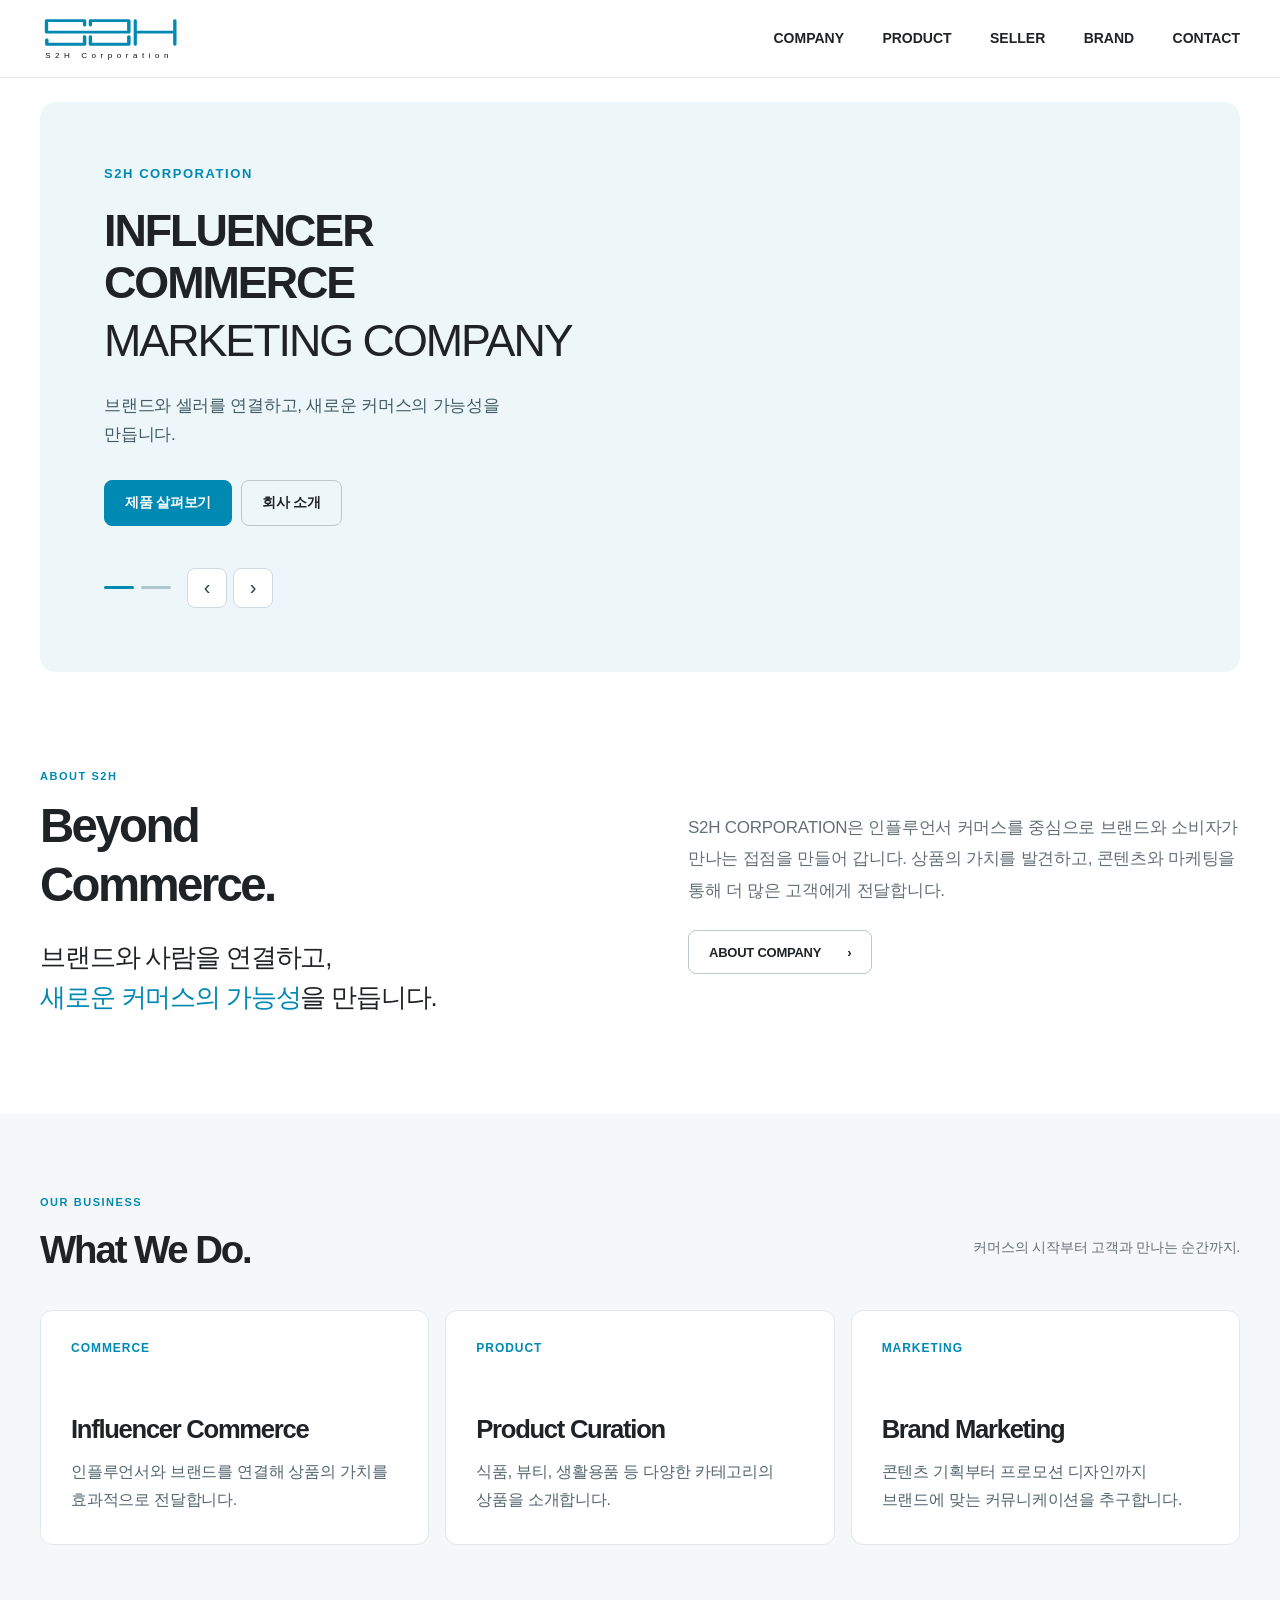
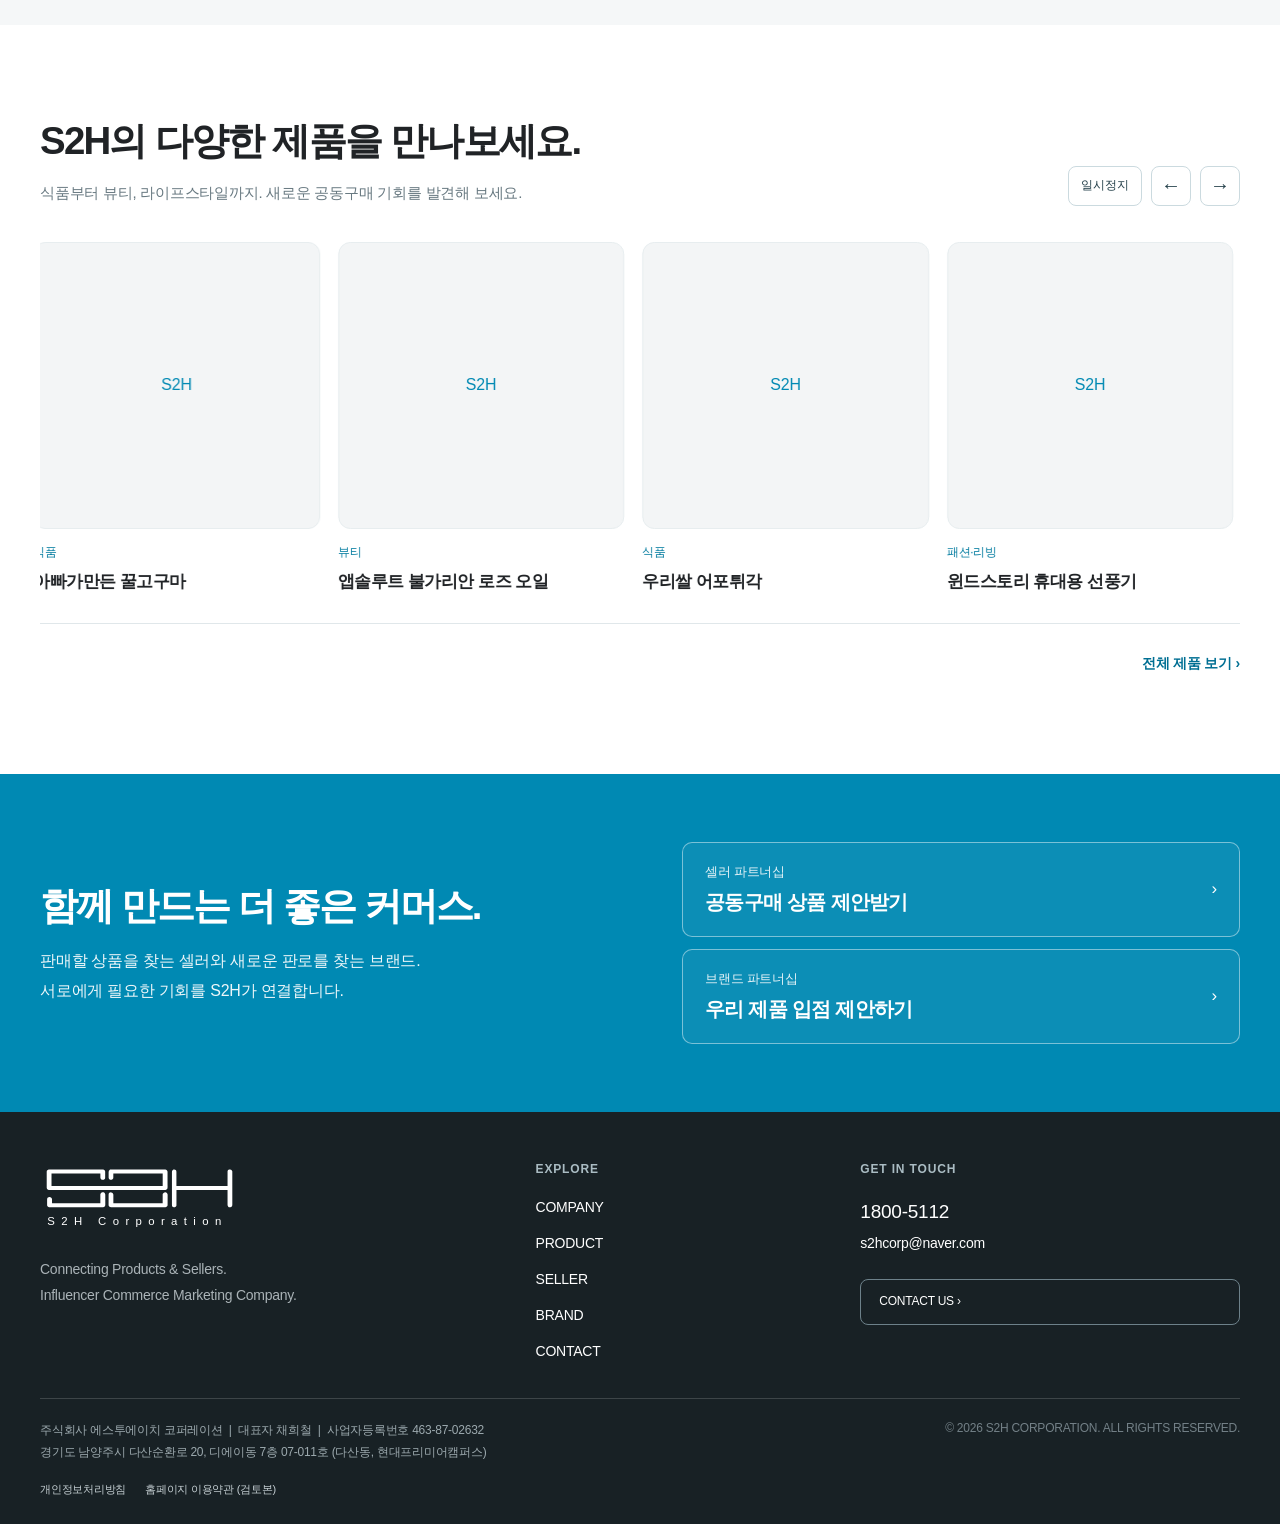
==== commit 9d25a1ec: "Apply S2H shared responsive layout and subtle motion to index.html" ====
--- a/index.html
+++ b/index.html
@@ -353,6 +353,7 @@
 @media(prefers-reduced-motion:reduce){.fade-in{animation:none}.business-card,.home-partnership-links a{transition:none}}
 
 </style>
+<link rel="stylesheet" href="assets/s2h-responsive.css?v=20261126">
 </head>
 <body>
 <div class="entry-screen" id="entryScreen" role="status" aria-label="S2H 시작 화면"><div class="entry-inner"><img class="entry-logo" src="assets/logo.svg" alt="S2H Corporation"></div></div>
@@ -474,4 +475,5 @@
 else{const homeProductObserver=new IntersectionObserver(entries=>{for(const entry of entries){if(entry.isIntersecting){entry.target.classList.add("is-visible");homeProductObserver.disconnect()}}},{threshold:.12});homeProductObserver.observe(homeProductSection)}
 
 </script>
+<script src="assets/s2h-motion.js?v=20261126" defer></script>
 </body></html>
--- a/assets/s2h-responsive.css
+++ b/assets/s2h-responsive.css
@@ -0,0 +1,92 @@
+/* S2H unified responsive layout and motion */
+:root{--blue:#0089b3;--header:78px;--site-max:1440px;--site-gutter:40px;--s2h-ease:cubic-bezier(.22,.7,.2,1)}
+html{scroll-padding-top:calc(var(--header) + 20px)}
+body{font-family:Pretendard,"Noto Sans KR",Arial,sans-serif}
+.top{height:var(--header);--header:78px;background:#fff}
+.wrap,.top-inner,.foot-wrap{width:min(var(--site-max),calc(100% - var(--site-gutter)*2));max-width:var(--site-max);margin-inline:auto}
+.top-inner{display:flex;flex-direction:row;align-items:center;justify-content:space-between;gap:32px;padding:0}
+.top .logo{width:142px;flex:0 0 142px}
+.desktop-nav{display:flex!important;gap:clamp(18px,3vw,54px);justify-content:flex-end;align-items:center}
+.desktop-nav a{font-size:14px;min-height:44px;display:flex;align-items:center;white-space:nowrap}
+.desktop-nav a::after{bottom:3px}
+.s2h-mobile-toggle{display:none}
+main :is(.wrap,.intro-layout,.company-intro-grid,.contact-layout,.form-grid,.product-grid,.partner-features,.partner-steps,.service-cards,.business-grid)>*{min-width:0}
+main :is(h1,h2,h3,p){overflow-wrap:break-word}
+main img{max-width:100%}
+.btn,.partner-form-submit,.product-request-submit{min-height:44px;border-radius:8px}
+:where(a,button,input,select,textarea,[tabindex]):focus-visible{outline:2px solid var(--blue);outline-offset:3px}
+.field :is(input,textarea,select),.partner-form-field :is(input,textarea,select),.product-request-field :is(input,textarea){border-radius:8px;font-size:16px;min-height:48px;max-width:100%}
+.field :is(input,textarea,select):focus,.partner-form-field :is(input,textarea,select):focus,.product-request-field :is(input,textarea):focus{border-color:var(--blue);box-shadow:0 0 0 3px rgba(0,137,179,.10)}
+.catalog-photo,.service-card,.partner-feature,.performance-panel{border-radius:12px}
+.catalog-info h3{word-break:keep-all;overflow-wrap:anywhere}
+.product-filters button{min-height:44px}
+.product-search-wrap input{font-size:16px;min-height:44px}
+.product-dialog,.partner-modal-dialog{border-radius:16px;overscroll-behavior:contain;scrollbar-gutter:stable}
+.product-dialog-layout{grid-template-columns:minmax(0,46%) minmax(0,54%)}
+.product-modal-close,.partner-modal-close{width:44px;height:44px;background:#fff;border:1px solid #dce5e9;border-radius:50%;display:grid;place-items:center;padding:0;line-height:1}
+.partner-form-consent input,.product-request-consent input{width:18px;height:18px;flex:0 0 18px}
+.product-request-notice,.partner-form-note{font-size:13px;line-height:1.65}
+.foot-primary{grid-template-columns:1.2fr .75fr 1fr;gap:40px;padding-bottom:36px}
+.site-footer{padding-top:50px}
+.foot-label{font-size:12px;color:#aabcc3}.foot-nav a,.foot-tagline{font-size:14px}.foot-legal-info,.foot-legal-copy{font-size:12px;overflow-wrap:anywhere}.foot-legal-copy{white-space:normal}
+.foot-contact>a{max-width:100%;overflow-wrap:anywhere}
+.privacy-table-wrap{max-width:100%}
+.company-reveal,.service-section .service-card,.home-products-heading,.home-products-window{opacity:1;translate:none;transform:none}
+.performance-panel-arrow{display:none}
+@media (prefers-reduced-motion:no-preference){
+.s2h-reveal.s2h-pending{opacity:0;translate:0 15px}
+.s2h-reveal{transition:opacity .55s var(--s2h-ease),translate .55s var(--s2h-ease);transition-delay:var(--s2h-delay,0ms)}
+.s2h-reveal.s2h-pending:focus-within{opacity:1;translate:none;transition:none}
+.product-modal:not([hidden]) .product-dialog,.partner-modal:not([hidden]) .partner-modal-dialog{animation:s2hDialogIn .26s var(--s2h-ease) both}
+.product-modal:not([hidden]) .product-modal-backdrop,.partner-modal:not([hidden]) .partner-modal-backdrop{animation:s2hBackdropIn .22s ease both}
+.hero-title-change{animation:s2hTitleIn .34s var(--s2h-ease) both}
+@keyframes s2hDialogIn{from{opacity:0;translate:0 12px;scale:.985}to{opacity:1;translate:0 0;scale:1}}
+@keyframes s2hBackdropIn{from{opacity:0}to{opacity:1}}
+@keyframes s2hTitleIn{from{opacity:0;translate:0 8px}to{opacity:1;translate:0 0}}
+}
+@media(hover:hover) and (pointer:fine){.partner-feature{transition:border-color .24s,transform .24s var(--s2h-ease)}.partner-feature:hover{border-color:var(--blue);transform:translateY(-3px)}}
+@media(max-width:1050px){:root{--site-gutter:28px}.desktop-nav{gap:22px}.top .logo{width:124px;flex-basis:124px}.foot-primary{gap:26px}.performance-interactive{display:grid;grid-template-columns:repeat(2,minmax(0,1fr));height:auto}.performance-panel{min-height:178px}.performance-panel.is-active{grid-column:span 2;min-height:238px}.performance-panel-top{min-height:0}.performance-value{white-space:normal}.partner-steps{grid-template-columns:repeat(3,minmax(0,1fr))}}
+@media(max-width:760px){:root{--header:66px;--site-gutter:18px}.top{--header:66px}.top-inner{flex-direction:row;gap:12px;padding:0}.top .logo{width:120px;flex:0 0 120px}
+.top .desktop-nav{display:flex!important;flex:1;justify-content:flex-end;gap:9px;flex-wrap:wrap}.desktop-nav a{font-size:11px;min-height:32px}
+.s2h-nav-ready .top .desktop-nav{position:absolute;top:var(--header);left:0;right:0;width:100%;display:flex!important;flex-direction:column;align-items:stretch;gap:0;padding:8px var(--site-gutter) 18px;background:#fff;border-bottom:1px solid #e1e8eb;box-shadow:0 16px 24px rgba(20,50,60,.08);visibility:hidden;opacity:0;translate:0 -8px;pointer-events:none;transition:opacity .2s,translate .2s,visibility .2s}
+.s2h-nav-ready .top.s2h-menu-open .desktop-nav{visibility:visible;opacity:1;translate:0 0;pointer-events:auto}
+.s2h-nav-ready .top .desktop-nav a{min-height:48px;font-size:15px;padding:10px 8px;border-bottom:1px solid #edf1f3}
+.s2h-nav-ready .top .desktop-nav a::after{display:none}
+.s2h-nav-ready .s2h-mobile-toggle{display:grid;place-items:center;width:44px;height:44px;border:1px solid #e0e8eb;background:#fff;border-radius:8px;color:#243c46;padding:10px}
+.s2h-mobile-toggle svg{width:22px;height:22px}
+.s2h-menu-open .s2h-mobile-toggle{color:var(--blue);border-color:var(--blue)}
+.hero{width:calc(100% - var(--site-gutter)*2);grid-template-columns:1fr;min-height:0}.hero-media{min-height:220px}.hero-inner{padding:32px 23px 25px}
+.subhero{min-height:170px}.subhero .wrap{padding:32px 0}.subhero h1{font-size:clamp(34px,8vw,46px)}
+section.panel,.content-section,.partner-section{padding:54px 0}
+.intro-layout,.company-intro-grid,.contact-layout,.form-grid,.partner-form-grid,.service-cards,.business-grid,.partner-features{grid-template-columns:1fr;gap:18px}
+.partner-steps{grid-template-columns:1fr;gap:0}
+.partner-hero{padding:52px 0}.partner-hero h1{word-break:keep-all}
+.partner-apply{align-items:flex-start;flex-direction:column;gap:15px}
+.product-heading-line{align-items:flex-start;gap:10px}
+.product-toolbar{flex-direction:column;align-items:stretch;gap:14px;padding:15px 0}
+.product-filters{flex-wrap:nowrap;overflow-x:auto;max-width:100%;padding:3px 2px 5px;scrollbar-width:thin}
+.product-filters button{flex:0 0 auto;white-space:nowrap;padding:8px 15px}
+.product-search-wrap{max-width:none;min-width:0}
+.product-grid{grid-template-columns:repeat(2,minmax(0,1fr));gap:20px 12px}
+.catalog-info h3{font-size:15px;line-height:1.45}
+.product-modal,.partner-modal{padding:12px;align-items:center}
+.product-dialog,.partner-modal-dialog{width:100%;max-height:calc(100dvh - 24px);border-radius:12px;scrollbar-gutter:auto}
+.product-dialog-layout{grid-template-columns:1fr}
+.product-dialog-preview{padding:24px 18px 18px}
+.product-dialog-photo{max-width:180px}
+.product-dialog-formarea{padding:24px 18px}
+.partner-modal-dialog{padding:32px 18px 24px}
+.product-modal-close,.partner-modal-close{top:10px;right:10px}
+.product-request-submit,.partner-form-submit{min-height:48px}
+.contact-layout{gap:30px}.contact-layout form{min-width:0}
+.info-table td{padding:15px 8px;overflow-wrap:anywhere}
+.foot-primary{grid-template-columns:1fr 1fr;gap:24px;padding-bottom:26px}
+.foot-primary>div:first-child{grid-column:1/-1}
+.foot-contact .foot-mail{font-size:13px!important}
+.foot-legal{flex-direction:column;gap:12px}
+.site-footer{padding-top:36px}
+}
+@media(max-width:520px){.performance-interactive{grid-template-columns:1fr}.performance-panel.is-active{grid-column:auto}.performance-panel{min-height:144px}.performance-panel.is-active{min-height:210px}.performance-value{font-size:36px}.foot-primary{grid-template-columns:1fr}.foot-primary>div:first-child{grid-column:auto}.foot-nav{display:grid;grid-template-columns:1fr 1fr;gap:12px}.foot-nav a{min-height:30px}.product-heading-line .desc{font-size:14px}.product-total b{font-size:29px}}
+@media(max-width:360px){:root{--site-gutter:14px}.hero-inner{padding-inline:18px}.hero h1{font-size:27px}.product-grid{gap:14px 9px}.catalog-info h3{font-size:14px}.home-products-heading h2{font-size:25px}}
+@media(hover:none){.business-card:hover,.service-section .service-card:hover,.partner-feature:hover{transform:none;box-shadow:none}.service-section .service-card:hover{color:var(--ink);background:#f6f9fa}.service-section .service-card:hover::before{height:0}.service-section .service-card:hover p{color:#687b84}.service-section .service-card:hover .service-icon{color:var(--blue);transform:none}.performance-panel:not(.is-active):hover{background:#f3f7f8;color:var(--ink);box-shadow:none;border-color:#e4ecef}.performance-panel:not(.is-active):hover .performance-value{color:#143c49}.performance-panel:not(.is-active):hover .performance-panel-body>p{color:#70838c}}
+@media(prefers-reduced-motion:reduce){html{scroll-behavior:auto}.s2h-reveal,.s2h-reveal.s2h-pending,.s2h-nav-ready .top .desktop-nav{transition:none;animation:none}.s2h-reveal.s2h-pending{opacity:1;translate:none}.hero-title-change{animation:none}}
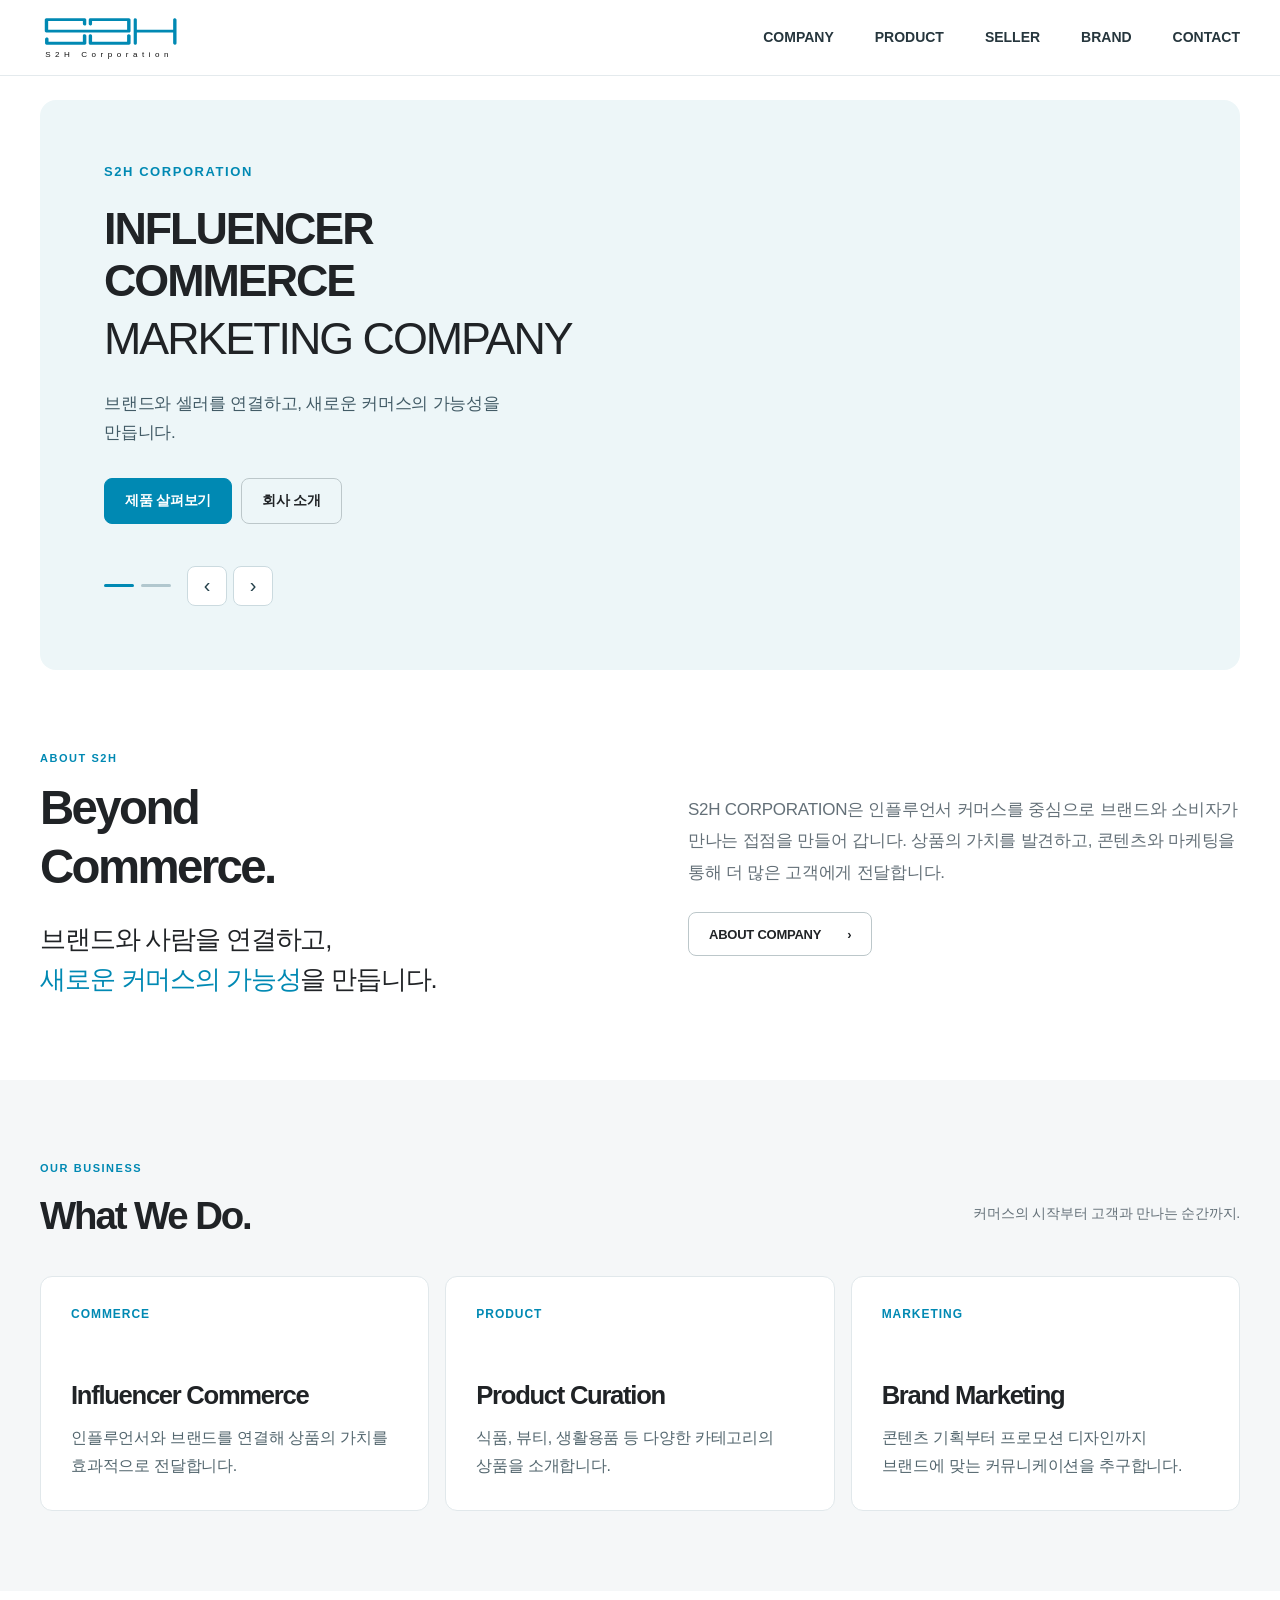
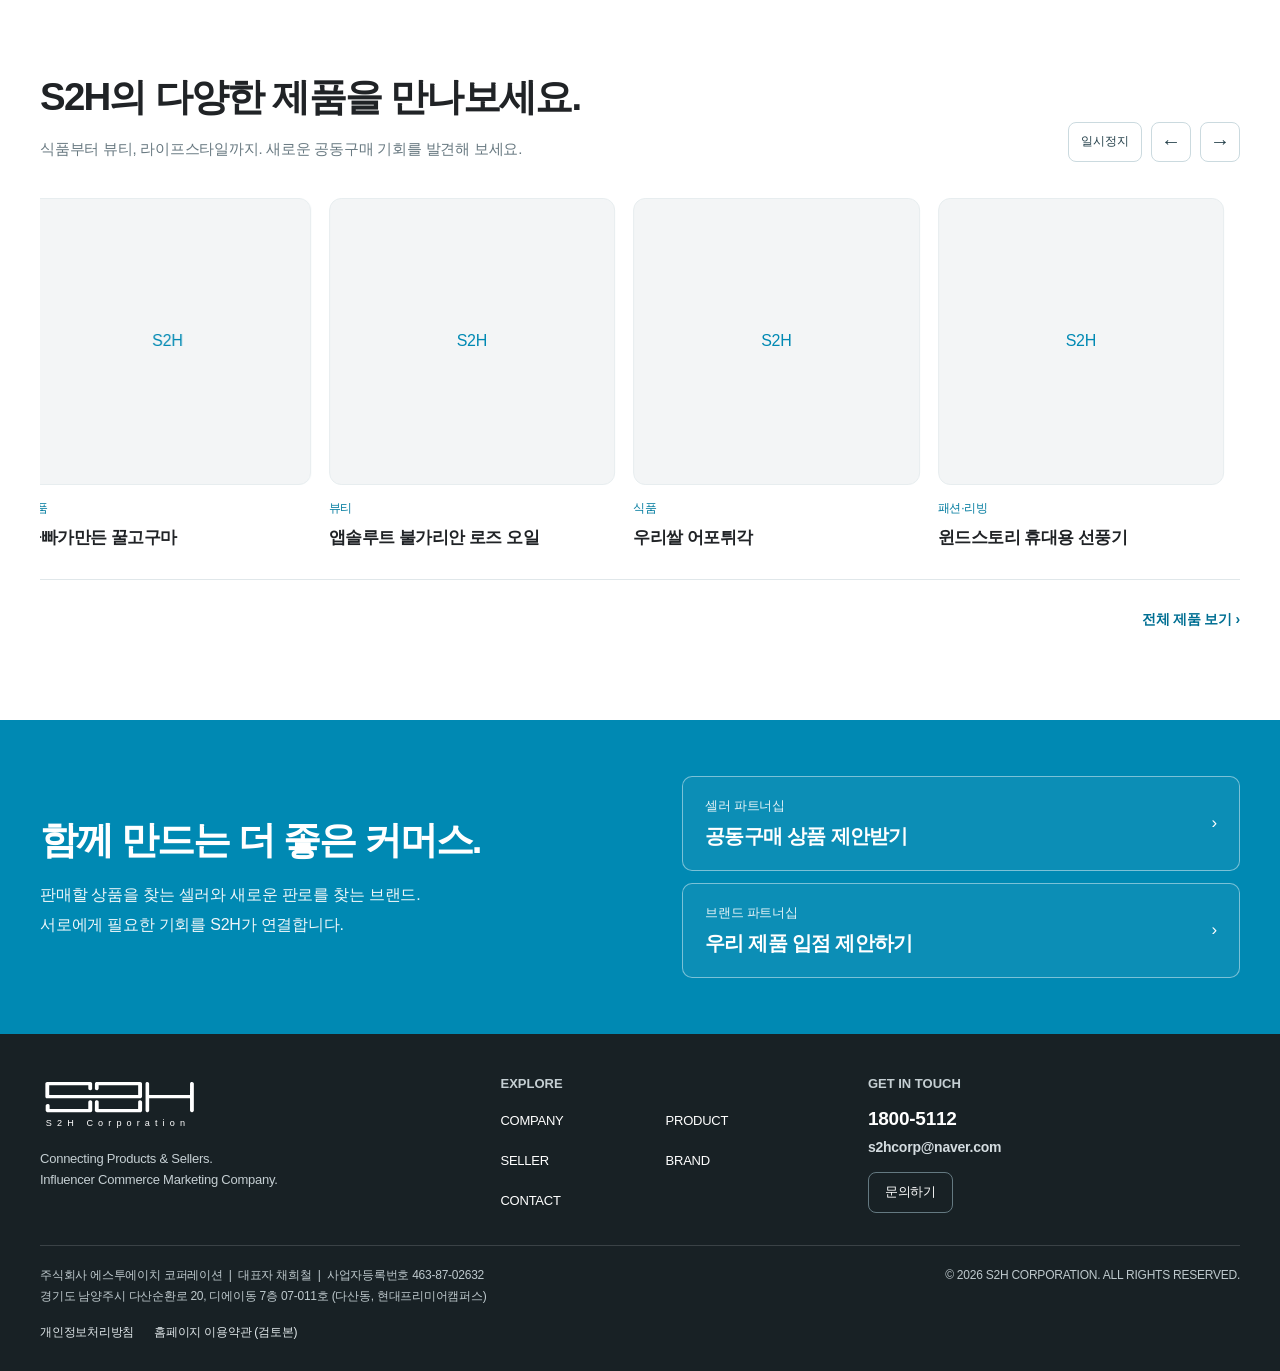
==== commit 2112216a: "Apply common S2H site shell v7 to index.html" ====
--- a/index.html
+++ b/index.html
@@ -353,12 +353,13 @@
 @media(prefers-reduced-motion:reduce){.fade-in{animation:none}.business-card,.home-partnership-links a{transition:none}}
 
 </style>
-<link rel="stylesheet" href="assets/s2h-responsive.css?v=20261126">
+<link rel="stylesheet" href="assets/s2h-responsive.css?v=20261126-7">
 </head>
 <body>
 <div class="entry-screen" id="entryScreen" role="status" aria-label="S2H 시작 화면"><div class="entry-inner"><img class="entry-logo" src="assets/logo.svg" alt="S2H Corporation"></div></div>
-<header class="top"><div class="top-inner"><a href="index.html" class="logo" aria-label="S2H 홈페이지"><img src="assets/logo.svg" alt="S2H Corporation" width="142" height="50"></a><nav class="desktop-nav" aria-label="주요 메뉴"><a href="company.html">COMPANY</a><a href="product.html">PRODUCT</a><a href="seller.html">SELLER</a><a href="brand.html">BRAND</a><a href="contact.html">CONTACT</a></nav></div></header>
-<main>
+<a class="s2h-skip" href="#main-content">본문 바로가기</a>
+<header class="top"><div class="top-inner"><a href="index.html" aria-current="page" class="logo" aria-label="S2H 홈페이지"><img src="assets/logo.svg" alt="S2H Corporation" width="142" height="50"></a><nav class="desktop-nav" aria-label="주요 메뉴"><a href="company.html">COMPANY</a><a href="product.html">PRODUCT</a><a href="seller.html">SELLER</a><a href="brand.html">BRAND</a><a href="contact.html">CONTACT</a></nav></div></header>
+<main id="main-content" tabindex="-1">
 <div class="route active" data-route="home">
 <section class="hero" aria-label="S2H 소개"><div class="hero-inner fade-in"><div class="hero-kicker">S2H CORPORATION</div><h1 id="heroTitle">INFLUENCER COMMERCE<span>MARKETING COMPANY</span></h1><p class="hero-description">브랜드와 셀러를 연결하고, 새로운 커머스의 가능성을 만듭니다.</p><div class="hero-cta"><a class="btn primary" href="product.html">제품 살펴보기</a><a class="btn" href="company.html">회사 소개</a></div><div class="hero-controls"><div class="hero-dots"><button type="button" class="active" aria-label="첫 번째 슬라이드" aria-pressed="true"></button><button type="button" aria-label="두 번째 슬라이드" aria-pressed="false"></button></div><div class="hero-arrows"><button type="button" id="heroPrev" aria-label="이전 슬라이드">‹</button><button type="button" id="heroNext" aria-label="다음 슬라이드">›</button></div></div></div><div class="hero-media"><img src="https://images.unsplash.com/photo-1608248543803-ba4f8c70ae0b?auto=format&amp;fit=crop&amp;w=1400&amp;q=85" alt="" fetchpriority="high" width="1400" height="1000"></div></section>
 <section class="panel home-intro"><div class="wrap intro-layout"><div><div class="eyebrow">ABOUT S2H</div><h2 class="section-title">Beyond<br>Commerce.</h2><div class="statement">브랜드와 사람을 연결하고,<br><em>새로운 커머스의 가능성</em>을 만듭니다.</div></div><div><p class="desc">S2H CORPORATION은 인플루언서 커머스를 중심으로 브랜드와 소비자가 만나는 접점을 만들어 갑니다. 상품의 가치를 발견하고, 콘텐츠와 마케팅을 통해 더 많은 고객에게 전달합니다.</p><a class="btn" href="company.html">ABOUT COMPANY <span>›</span></a></div></div></section>
@@ -380,7 +381,7 @@
   <div class="foot-primary">
     <div><a href="index.html" aria-label="S2H 홈페이지"><img class="foot-brand-logo" src="assets/logo.svg" alt="S2H Corporation"></a><p class="foot-tagline">Connecting Products &amp; Sellers.<br>Influencer Commerce Marketing Company.</p></div>
     <div><div class="foot-label">EXPLORE</div><nav class="foot-nav" aria-label="푸터 메뉴"><a href="company.html">COMPANY</a><a href="product.html">PRODUCT</a><a href="seller.html">SELLER</a><a href="brand.html">BRAND</a><a href="contact.html">CONTACT</a></nav></div>
-    <div class="foot-contact"><div class="foot-label">GET IN TOUCH</div><a href="tel:18005112">1800-5112</a><a class="foot-mail" href="mailto:s2hcorp@naver.com">s2hcorp@naver.com</a><a class="btn" href="contact.html" style="font-size:12px;margin-top:25px;border-color:#6d818a;color:#fff">CONTACT US <span>›</span></a></div>
+    <div class="foot-contact"><div class="foot-label">GET IN TOUCH</div><a href="tel:18005112">1800-5112</a><a class="foot-mail" href="mailto:s2hcorp@naver.com">s2hcorp@naver.com</a><a class="btn foot-cta" href="contact.html">문의하기</a></div>
   </div>
   <div class="foot-rule"></div>
   <div class="foot-legal"><div class="foot-legal-info">주식회사 에스투에이치 코퍼레이션 &nbsp;|&nbsp; 대표자 채희철 &nbsp;|&nbsp; 사업자등록번호 463-87-02632<br>경기도 남양주시 다산순환로 20, 디에이동 7층 07-011호 (다산동, 현대프리미어캠퍼스)<div class="foot-policy-links"><a href="privacy.html">개인정보처리방침</a><a href="terms.html">홈페이지 이용약관 (검토본)</a></div></div><div class="foot-legal-copy">© <span id="year"></span> S2H CORPORATION. ALL RIGHTS RESERVED.</div></div>
@@ -475,5 +476,5 @@
 else{const homeProductObserver=new IntersectionObserver(entries=>{for(const entry of entries){if(entry.isIntersecting){entry.target.classList.add("is-visible");homeProductObserver.disconnect()}}},{threshold:.12});homeProductObserver.observe(homeProductSection)}
 
 </script>
-<script src="assets/s2h-motion.js?v=20261126" defer></script>
+<script src="assets/s2h-motion.js?v=20261126-7" defer></script>
 </body></html>
--- a/assets/s2h-responsive.css
+++ b/assets/s2h-responsive.css
@@ -90,3 +90,83 @@
 @media(max-width:360px){:root{--site-gutter:14px}.hero-inner{padding-inline:18px}.hero h1{font-size:27px}.product-grid{gap:14px 9px}.catalog-info h3{font-size:14px}.home-products-heading h2{font-size:25px}}
 @media(hover:none){.business-card:hover,.service-section .service-card:hover,.partner-feature:hover{transform:none;box-shadow:none}.service-section .service-card:hover{color:var(--ink);background:#f6f9fa}.service-section .service-card:hover::before{height:0}.service-section .service-card:hover p{color:#687b84}.service-section .service-card:hover .service-icon{color:var(--blue);transform:none}.performance-panel:not(.is-active):hover{background:#f3f7f8;color:var(--ink);box-shadow:none;border-color:#e4ecef}.performance-panel:not(.is-active):hover .performance-value{color:#143c49}.performance-panel:not(.is-active):hover .performance-panel-body>p{color:#70838c}}
 @media(prefers-reduced-motion:reduce){html{scroll-behavior:auto}.s2h-reveal,.s2h-reveal.s2h-pending,.s2h-nav-ready .top .desktop-nav{transition:none;animation:none}.s2h-reveal.s2h-pending{opacity:1;translate:none}.hero-title-change{animation:none}}
+
+/* S2H shell v7 — canonical public-page header, footer and width rhythm */
+:root{--header:76px;--site-max:1440px;--site-gutter:40px;--section-space:80px;--section-space-mobile:54px}
+html{scroll-padding-top:calc(var(--header) + 18px)}
+body{min-width:0;margin:0;display:flex;flex-direction:column;min-height:100vh;min-height:100svh}
+body>main{padding-top:var(--header);flex:1 0 auto;min-width:0}
+body .top{--header:76px;height:var(--header);z-index:50;background:#fff;border-bottom:1px solid #e4eaed;box-shadow:none}
+body .top.scrolled{box-shadow:0 4px 18px rgba(21,47,58,.055)}
+body .top-inner,body .foot-wrap,body main .wrap{width:min(var(--site-max),calc(100% - 2 * var(--site-gutter)));max-width:var(--site-max);margin-inline:auto}
+body .top-inner{height:100%;display:flex;flex-direction:row;align-items:center;justify-content:space-between;gap:30px;padding:0}
+body .top .logo{display:flex;align-items:center;width:142px;flex:0 0 142px}
+body .top .logo img{width:100%;height:auto;display:block}
+body .top .desktop-nav{display:flex!important;align-items:center;justify-content:flex-end;gap:clamp(18px,3.2vw,50px);flex:1}
+body .top .desktop-nav a{min-height:44px;font-size:14px;font-weight:600;color:#26363d;position:relative;letter-spacing:0}
+body .top .desktop-nav a[aria-current="page"],body .top .desktop-nav a:hover{color:#007a9e}
+body .top .desktop-nav a::after{bottom:3px;height:2px;border-radius:2px;background:var(--blue)}
+body .top .desktop-nav a[aria-current="page"]::after{width:100%}
+.s2h-skip{position:fixed;top:8px;left:var(--site-gutter);z-index:1000;padding:12px 18px;border-radius:8px;color:white;background:#006d90;transform:translateY(-160%);font-size:14px}
+.s2h-skip:focus{transform:none}
+body main :is(.hero,.company-hero,.catalog-hero,.seller-hero,.brand-hero,.contact-hero){width:min(var(--site-max),calc(100% - 2 * var(--site-gutter)));max-width:var(--site-max);margin:24px auto 0}
+body main :is(.company-hero,.catalog-hero,.seller-hero,.brand-hero,.contact-hero)>.wrap{width:100%;max-width:none}
+body main section.panel,body main .content-section,body main .partner-section,body main .home-products{padding-block:var(--section-space)}
+body main .home-intro{padding-block:var(--section-space)!important}
+body main .company-v2 .company-stats,body main .company-v2 .service-section,body main .company-v2 .company-information,body main .company-v2 .company-intro,body main .product-v3 .catalog-section,body main.seller-v4 .partner-section,body main.brand-v5 .partner-section{padding-block:var(--section-space)}
+body main.seller-v4 .seller-hero,body main.brand-v5 .brand-hero{padding:0}
+body main.seller-v4 .partnership-last,body main.brand-v5 .partnership-last{padding-block:44px}
+body main .home-partnership-inner{padding-block:56px}
+body .site-footer{margin-top:auto;background:#182125;color:#fff;padding:42px 0 22px}
+body .site-footer .foot-primary{display:grid;grid-template-columns:minmax(0,1.1fr) minmax(0,.85fr) minmax(0,1fr);align-items:start;gap:clamp(24px,4vw,60px);padding:0 0 28px}
+body .site-footer .foot-primary>div{min-width:0}
+body .site-footer .foot-brand-logo{width:160px;max-width:100%;height:auto;display:block}
+body .site-footer .foot-tagline{font-size:13px;line-height:1.65;color:#c5cfd3;margin:16px 0 0}
+body .site-footer .foot-label{font-size:13px;font-weight:600;letter-spacing:0;color:#c5cfd3;margin:0 0 14px}
+body .site-footer .foot-nav{display:grid;grid-template-columns:repeat(2,minmax(0,1fr));gap:8px 14px}
+body .site-footer .foot-nav a{font-size:13px;line-height:1.5;min-height:32px;display:flex;align-items:center;color:#fff;overflow-wrap:anywhere}
+body .site-footer .foot-contact>a:not(.btn){font-size:19px;line-height:1.5;font-weight:600;display:block}
+body .site-footer .foot-contact .foot-mail{font-size:14px!important;font-weight:400;color:#d4dce0;margin:4px 0 0}
+body .site-footer .foot-contact .foot-cta{display:inline-flex;margin-top:14px;padding:9px 16px;min-height:40px;font-size:13px;color:#fff;border:1px solid #647981;border-radius:8px;justify-content:center}
+body .site-footer .foot-contact .foot-cta:hover{background:var(--blue);border-color:var(--blue)}
+body .site-footer .foot-rule{border-top:1px solid #ffffff26}
+body .site-footer .foot-legal{display:flex;justify-content:space-between;align-items:flex-start;gap:24px;padding-top:19px}
+body .site-footer .foot-legal-info,body .site-footer .foot-legal-copy{font-size:12px;color:#bec9cd;line-height:1.75;white-space:normal}
+body .site-footer .foot-policy-links{gap:8px 20px;margin-top:10px}
+body .site-footer .foot-policy-links a{color:#e1e8eb;font-size:12px;min-height:32px;display:inline-flex;align-items:center}
+body .site-footer .foot-nav a:hover,body .site-footer .foot-policy-links a:hover{color:#78d2e9}
+body .site-footer :focus-visible{outline-color:#78d2e9}
+@media(max-width:1050px){:root{--site-gutter:28px;--section-space:68px}body .top .logo{width:124px;flex-basis:124px}body .top .desktop-nav{gap:22px}body .site-footer .foot-primary{gap:26px}}
+@media(max-width:760px){
+ :root{--header:66px;--site-gutter:18px;--section-space:var(--section-space-mobile)}
+ body .top{--header:66px}
+ body .top-inner{gap:12px}
+ body .top .logo{width:116px;flex:0 0 116px}
+ body .top .desktop-nav{gap:8px}
+ .s2h-nav-ready body .top .desktop-nav{top:var(--header);max-height:calc(100vh - var(--header));max-height:calc(100dvh - var(--header));overflow-y:auto;overscroll-behavior:contain;gap:0;padding:8px var(--site-gutter) 16px}
+ .s2h-nav-ready body .top .desktop-nav a{font-size:15px;padding:12px;min-height:48px}
+ .s2h-nav-ready body .top .desktop-nav a[aria-current="page"]{background:#edf6f8;border-radius:8px}
+ .s2h-nav-ready body .top .desktop-nav a::after{display:none}
+ .s2h-nav-ready body .s2h-mobile-toggle{flex:0 0 44px}
+ :root:not(.s2h-nav-ready){--header:106px}
+ :root:not(.s2h-nav-ready) body .top{--header:106px}
+ :root:not(.s2h-nav-ready) body .top-inner{flex-direction:column;justify-content:center;gap:4px}
+ :root:not(.s2h-nav-ready) body .top .logo{flex:0 0 auto}
+ :root:not(.s2h-nav-ready) body .top .desktop-nav{flex:none;width:100%;justify-content:space-between;gap:6px;flex-wrap:nowrap}
+ :root:not(.s2h-nav-ready) body .top .desktop-nav a{font-size:clamp(10px,2.7vw,13px);min-height:36px}
+ body main :is(.hero,.company-hero,.catalog-hero,.seller-hero,.brand-hero,.contact-hero){margin-top:12px}
+ body main .home-partnership-inner{padding-block:42px}
+ body main.seller-v4 .partnership-last,body main.brand-v5 .partnership-last{padding-block:36px}
+ body .site-footer{padding:32px 0 18px}
+ body .site-footer .foot-primary{grid-template-columns:repeat(2,minmax(0,1fr));gap:24px;padding-bottom:22px}
+ body .site-footer .foot-primary>div:first-child{grid-column:1/-1}
+ body .site-footer .foot-brand-logo{width:142px}
+ body .site-footer .foot-legal{flex-direction:column;gap:12px;padding-top:16px}
+ body .site-footer .foot-contact>a:not(.btn){font-size:17px}
+ body .site-footer .foot-contact .foot-mail{font-size:13px!important}
+ body .site-footer .foot-nav a{min-height:36px}
+ .product-modal,.partner-modal{padding:12px;padding-bottom:max(12px,env(safe-area-inset-bottom))}
+}
+@media(max-width:520px){body .site-footer .foot-primary{grid-template-columns:1fr 1fr;gap:20px 14px}body .site-footer .foot-primary>div:nth-child(2){grid-column:1/-1}body .site-footer .foot-primary>div:nth-child(3){grid-column:1/-1}body .site-footer .foot-nav{grid-template-columns:repeat(3,minmax(0,1fr));gap:3px 10px}}
+@media(max-width:360px){:root{--site-gutter:14px}body .site-footer .foot-nav{grid-template-columns:repeat(2,minmax(0,1fr))}}
+@media(prefers-reduced-motion:reduce){.s2h-skip,body .top,body .top .desktop-nav a::after{transition:none}}
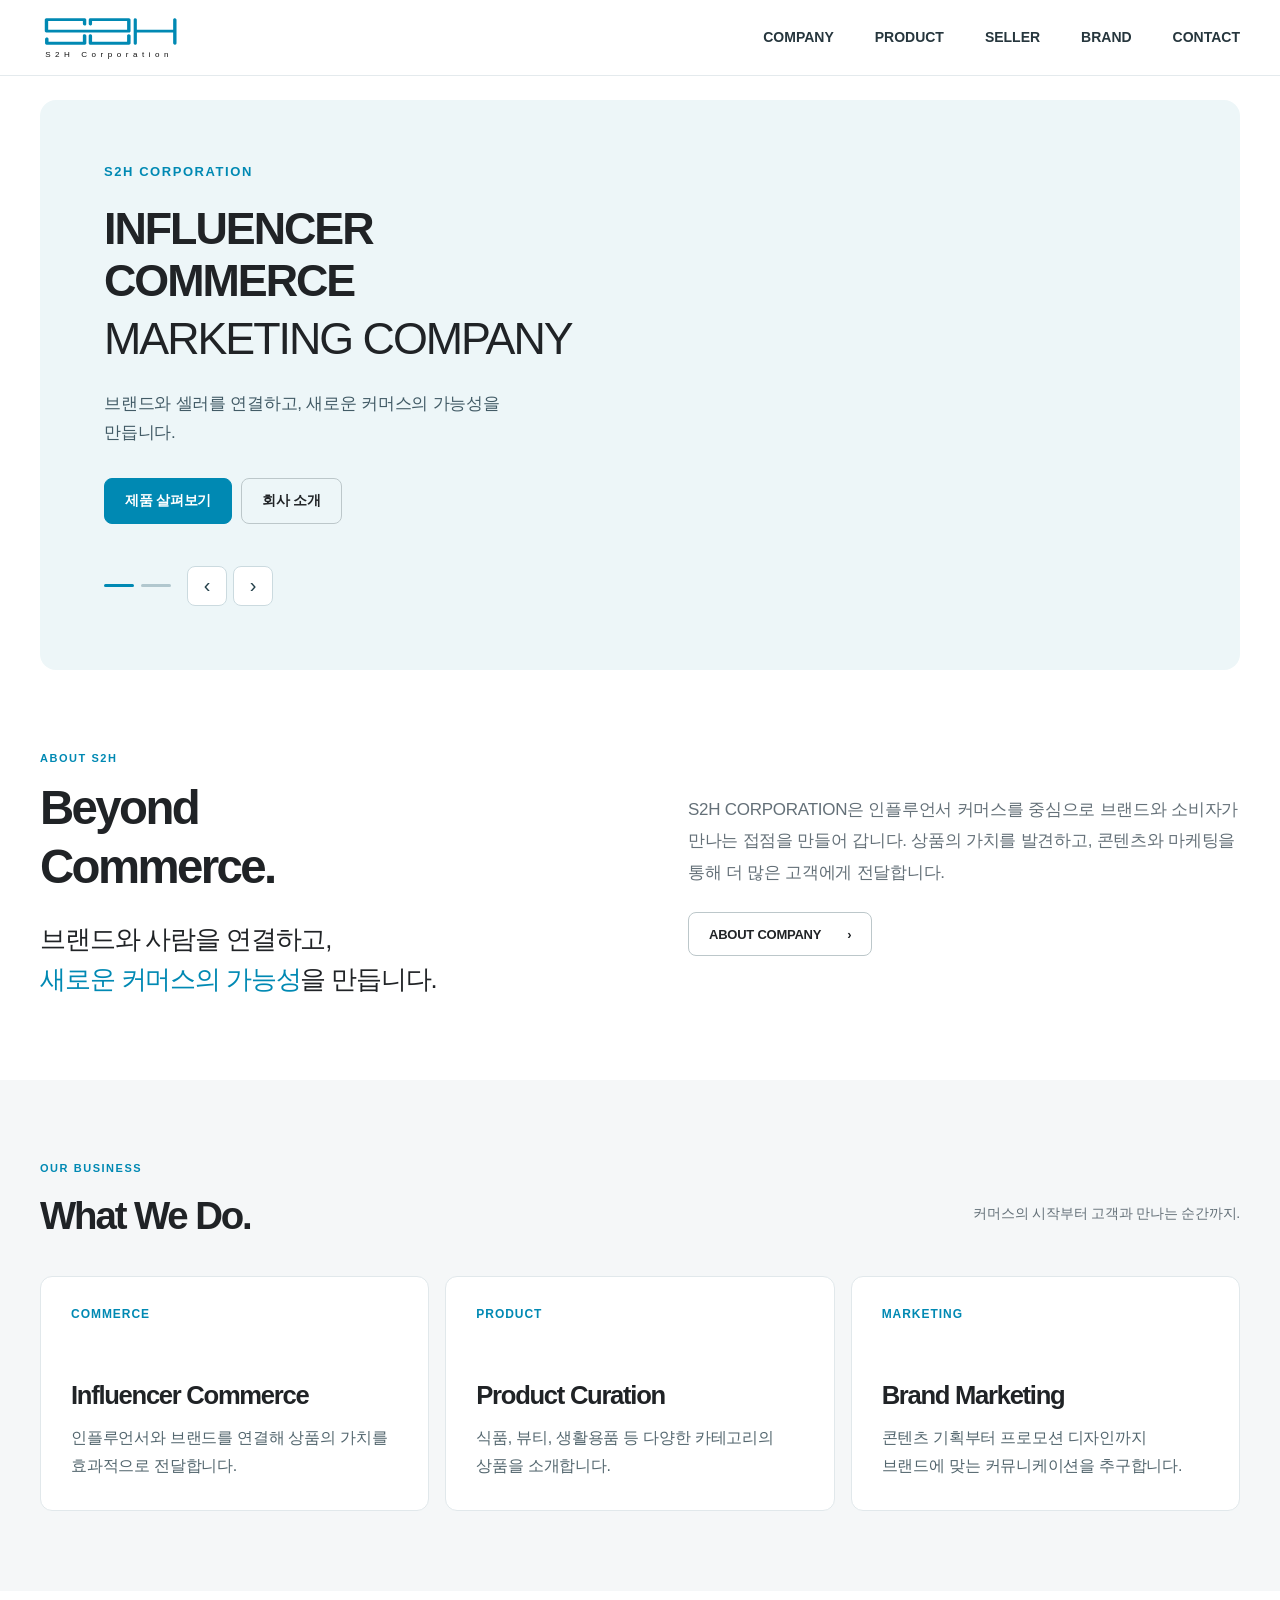
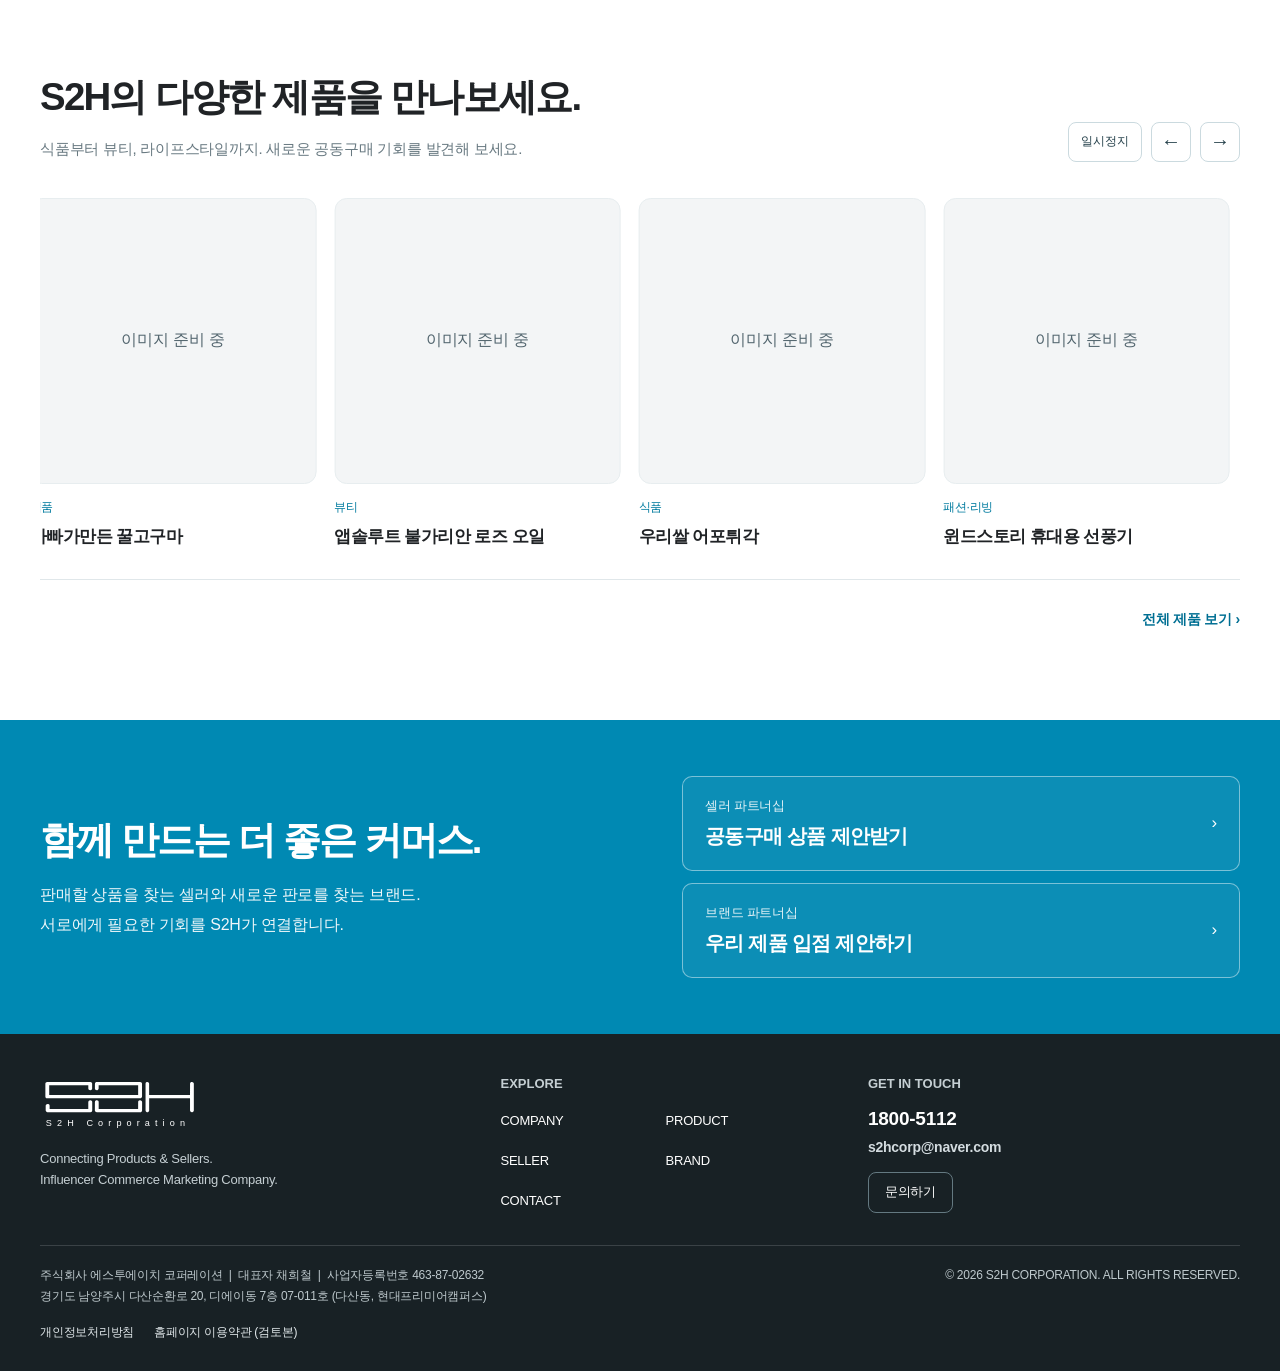
==== commit a2544dc4: "Optimize seamless product marquee and touch interactions" ====
--- a/index.html
+++ b/index.html
@@ -401,7 +401,7 @@
 
 let slide=0;const titles=[["INFLUENCER COMMERCE","MARKETING COMPANY"],["CONNECTING BRANDS","AND PEOPLE"]];
 const dots=[...document.querySelectorAll(".hero-dots button")];
-function showSlide(n){slide=(n+titles.length)%titles.length;document.getElementById("heroTitle").innerHTML=titles[slide][0]+"<span>"+titles[slide][1]+"</span>";dots.forEach((d,i)=>{d.classList.toggle("active",i===slide);d.setAttribute("aria-pressed",String(i===slide))})}
+function showSlide(n){const next=(n+titles.length)%titles.length;if(next===slide)return;slide=next;document.getElementById("heroTitle").innerHTML=titles[slide][0]+"<span>"+titles[slide][1]+"</span>";dots.forEach((d,i)=>{d.classList.toggle("active",i===slide);d.setAttribute("aria-pressed",String(i===slide))})}
 document.getElementById("heroPrev").addEventListener("click",()=>showSlide(slide-1));
 document.getElementById("heroNext").addEventListener("click",()=>showSlide(slide+1));
 dots.forEach((d,i)=>d.addEventListener("click",()=>showSlide(i)));
@@ -409,72 +409,43 @@
 const featuredProducts=[{"id":63,"name":"아빠가만든 꿀고구마","category":"식품","image":"https://nineworksdatabase.planus253.workers.dev/cdn/uncategorized/20261110-012357-image-132d1f86.webp"},{"id":64,"name":"앱솔루트 불가리안 로즈 오일","category":"뷰티","image":"https://nineworksdatabase.planus253.workers.dev/cdn/uncategorized/20261110-012358-image-0a79dcd2.webp"},{"id":74,"name":"우리쌀 어포튀각","category":"식품","image":"https://nineworksdatabase.planus253.workers.dev/cdn/uncategorized/20261110-012402-image-709a333d.webp"},{"id":75,"name":"윈드스토리 휴대용 선풍기","category":"패션·리빙","image":"https://nineworksdatabase.planus253.workers.dev/cdn/uncategorized/20261110-012402-image-27e9e4ae.webp"},{"id":76,"name":"이투비 샐러드캔디","category":"건강식품","image":"https://nineworksdatabase.planus253.workers.dev/cdn/uncategorized/20261110-012402-image-dbd121cd.webp"},{"id":77,"name":"이투비 슈퍼오일3","category":"건강식품","image":"https://nineworksdatabase.planus253.workers.dev/cdn/uncategorized/20261110-012404-3-4c0d5809.webp"},{"id":78,"name":"이투비 헤링오일 오메가11","category":"건강식품","image":"https://nineworksdatabase.planus253.workers.dev/cdn/uncategorized/20261110-012404-11-91744935.webp"},{"id":80,"name":"잇데이 올리브오일","category":"식품","image":"https://nineworksdatabase.planus253.workers.dev/cdn/uncategorized/20261110-012405-image-943099b8.webp"},{"id":81,"name":"잇데이 진저샷","category":"식품","image":"https://nineworksdatabase.planus253.workers.dev/cdn/uncategorized/20261110-012650-image-78253fe0.webp"},{"id":7,"name":"가쉬 에어버블 마스크팩","category":"뷰티","image":"https://nineworksdatabase.planus253.workers.dev/cdn/uncategorized/20261110-010740-image-8ee91a5f.webp"},{"id":13,"name":"김미떡","category":"식품","image":"https://nineworksdatabase.planus253.workers.dev/cdn/uncategorized/20261110-010743-5-b5c67efa.webp"},{"id":58,"name":"수제먹태","category":"식품","image":"https://nineworksdatabase.planus253.workers.dev/cdn/uncategorized/20261110-011542-image-e94b80e3.webp"},{"id":59,"name":"싱싱쭈꾸미","category":"식품","image":"https://nineworksdatabase.planus253.workers.dev/cdn/uncategorized/20261110-011542-image-6f12297d.webp"},{"id":44,"name":"바른호떡 7종","category":"식품","image":"https://nineworksdatabase.planus253.workers.dev/cdn/uncategorized/20261110-011536-7-785e18c7.webp"},{"id":28,"name":"르프로우 탄탄스틱","category":"뷰티","image":"https://nineworksdatabase.planus253.workers.dev/cdn/uncategorized/20261110-011204-image-0f1a9a4c.webp"},{"id":53,"name":"사노셀 애사비 구미","category":"건강식품","image":"https://nineworksdatabase.planus253.workers.dev/cdn/uncategorized/20261110-011540-image-a26c42ab.webp"}];
 const productTrack=document.getElementById("homeProductsTrack");
 const productWindow=document.getElementById("homeProductsWindow");
-let carouselOffset=0,lastCarouselFrame=0,carouselPaused=false,carouselImpulse=0,userPaused=false,carouselVisible=true,cachedStep=0;
-const reducedCarouselMotion=window.matchMedia("(prefers-reduced-motion: reduce)");
+let carouselOffset=0,lastFrame=0,impulse=0,cachedStep=0,raf=0,visible=false,userPaused=false,hovered=false,focused=false,touching=false;
+const motion=matchMedia("(prefers-reduced-motion: reduce)"),finePointer=matchMedia("(hover:hover) and (pointer:fine)");
 for(const item of featuredProducts){
  const card=document.createElement("a");card.className="home-product-card";card.href="product.html?product="+encodeURIComponent(item.id);card.setAttribute("aria-label",item.name+" 제품 상세 보기");
  const photo=document.createElement("div");photo.className="home-product-image";
- const img=document.createElement("img");img.src=item.image;img.alt=item.name;img.loading="lazy";img.decoding="async";img.addEventListener("error",()=>{photo.textContent="S2H";photo.style.display="grid";photo.style.placeItems="center";photo.style.color="#0089b3"},{once:true});
- photo.append(img);
- const category=document.createElement("span");category.className="home-product-category";category.textContent=item.category;
- const name=document.createElement("strong");name.className="home-product-name";name.textContent=item.name;
- card.append(photo,category,name);productTrack.append(card);
+ const img=document.createElement("img");img.src=item.image;img.alt="";img.loading="lazy";img.decoding="async";img.width=480;img.height=480;
+ img.addEventListener("error",()=>{photo.textContent="이미지 준비 중";photo.style.display="grid";photo.style.placeItems="center";photo.style.color="#52656e"},{once:true});
+ photo.append(img);const category=document.createElement("span");category.className="home-product-category";category.textContent=item.category;const name=document.createElement("strong");name.className="home-product-name";name.textContent=item.name;card.append(photo,category,name);productTrack.append(card);
 }
-
-/* Seamless product slider: one card every 4 seconds, continuously to the left */
-/* Continuous, seamless horizontal product marquee */
-const originalCards=[...productTrack.querySelectorAll(".home-product-card")];
-for(const original of originalCards){
- const duplicate=original.cloneNode(true);
- duplicate.setAttribute("aria-hidden","true");
- duplicate.tabIndex=-1;
- productTrack.appendChild(duplicate);
-}
-productTrack.style.transition="none";
-const carouselGap=()=>parseFloat(getComputedStyle(productTrack).gap)||0;
-const measureCarousel=()=>{cachedStep=originalCards[0]?originalCards[0].getBoundingClientRect().width+carouselGap():0};measureCarousel();const carouselStep=()=>cachedStep;
-const carouselCycle=()=>carouselStep()*originalCards.length;
-function renderCarouselPosition(){
- const cycle=carouselCycle();
- if(!cycle)return;
- carouselOffset=((carouselOffset%cycle)+cycle)%cycle;
- productTrack.style.transform="translate3d("+(-carouselOffset)+"px,0,0)";
-}
-function carouselFrame(now){
- if(!lastCarouselFrame)lastCarouselFrame=now;
- const elapsed=Math.min((now-lastCarouselFrame)/1000,.05);
- lastCarouselFrame=now;
- if(!carouselPaused&&!userPaused&&carouselVisible&&!document.hidden&&!reducedCarouselMotion.matches)carouselOffset+=34*elapsed;
- if(Math.abs(carouselImpulse)>.1){
-  const chunk=carouselImpulse*Math.min(1,elapsed*8);
-  carouselOffset+=chunk;carouselImpulse-=chunk;
- }else carouselImpulse=0;
- renderCarouselPosition();
- requestAnimationFrame(carouselFrame);
-}
-function nudgeCarousel(direction){if(reducedCarouselMotion.matches){carouselOffset+=direction*carouselStep();renderCarouselPosition()}else carouselImpulse+=direction*carouselStep()}
-document.getElementById("homeProductsPrev").addEventListener("click",()=>nudgeCarousel(-1));
-document.getElementById("homeProductsNext").addEventListener("click",()=>nudgeCarousel(1));
-productWindow.addEventListener("mouseenter",()=>carouselPaused=true);
-productWindow.addEventListener("mouseleave",()=>carouselPaused=false);
-productWindow.addEventListener("focusin",()=>carouselPaused=true);
-productWindow.addEventListener("focusout",e=>{if(!productWindow.contains(e.relatedTarget))carouselPaused=false});
-productWindow.addEventListener("keydown",e=>{if(e.key==="ArrowRight"||e.key==="ArrowLeft"){e.preventDefault();nudgeCarousel(e.key==="ArrowRight"?1:-1)}});
-let swipeStart=null;
-productWindow.addEventListener("touchstart",e=>{swipeStart=e.touches[0].clientX;carouselPaused=true},{passive:true});
-productWindow.addEventListener("touchend",e=>{if(swipeStart!==null){const delta=e.changedTouches[0].clientX-swipeStart;if(Math.abs(delta)>30)nudgeCarousel(delta<0?1:-1)}swipeStart=null;carouselPaused=false},{passive:true});
+const originalCards=[...productTrack.children];
+for(const original of originalCards){const duplicate=original.cloneNode(true);duplicate.setAttribute("aria-hidden","true");duplicate.tabIndex=-1;const img=duplicate.querySelector("img");if(img)img.addEventListener("error",()=>{const photo=img.parentElement;photo.textContent="이미지 준비 중";photo.style.display="grid";photo.style.placeItems="center"},{once:true});productTrack.append(duplicate)}
+const cycle=()=>cachedStep*originalCards.length;
+function render(){const c=cycle();if(!c)return;carouselOffset=((carouselOffset%c)+c)%c;productTrack.style.transform="translate3d("+(-carouselOffset)+"px,0,0)"}
+function measure(){const old=cachedStep;cachedStep=originalCards[0]?originalCards[0].getBoundingClientRect().width+(parseFloat(getComputedStyle(productTrack).gap)||0):0;if(old&&cachedStep)carouselOffset=carouselOffset/old*cachedStep;render()}
+function canAuto(){return visible&&!document.hidden&&!motion.matches&&!userPaused&&!hovered&&!focused&&!touching&&cachedStep>0}
+function needsFrame(){return visible&&!document.hidden&&(canAuto()||Math.abs(impulse)>.2)}
+function schedule(){if(needsFrame()&&!raf){lastFrame=0;productTrack.classList.add("s2h-rolling");raf=requestAnimationFrame(frame)}else if(!needsFrame()&&raf){cancelAnimationFrame(raf);raf=0;lastFrame=0;productTrack.classList.remove("s2h-rolling")}}
+function frame(now){raf=0;const dt=lastFrame?Math.min((now-lastFrame)/1000,.05):1/60;lastFrame=now;if(canAuto())carouselOffset+=24*dt;if(Math.abs(impulse)>.2){const chunk=impulse*Math.min(1,dt*10);carouselOffset+=chunk;impulse-=chunk}else{carouselOffset+=impulse;impulse=0}render();if(needsFrame())raf=requestAnimationFrame(frame);else{lastFrame=0;productTrack.classList.remove("s2h-rolling")}}
+function nudge(direction){if(!cachedStep)return;const target=(direction>0?Math.floor((carouselOffset+impulse)/cachedStep+.01)+1:Math.ceil((carouselOffset+impulse)/cachedStep-.01)-1)*cachedStep;const delta=target-carouselOffset;if(motion.matches||!visible){impulse=0;carouselOffset=target;render()}else impulse=delta;schedule()}
+document.getElementById("homeProductsPrev").addEventListener("click",()=>nudge(-1));document.getElementById("homeProductsNext").addEventListener("click",()=>nudge(1));
+productWindow.addEventListener("mouseenter",()=>{if(finePointer.matches){hovered=true;schedule()}});
+productWindow.addEventListener("mouseleave",()=>{hovered=false;schedule()});
+productWindow.addEventListener("focusin",e=>{focused=true;const card=e.target.closest(".home-product-card"),i=originalCards.indexOf(card);if(i>=0){impulse=0;carouselOffset=i*cachedStep;productWindow.scrollLeft=0;render()}schedule()});
+productWindow.addEventListener("focusout",e=>{if(!productWindow.contains(e.relatedTarget)){focused=false;schedule()}});
+productWindow.addEventListener("keydown",e=>{if(e.target===productWindow&&(e.key==="ArrowRight"||e.key==="ArrowLeft")){e.preventDefault();nudge(e.key==="ArrowRight"?1:-1)}});
+let touchStart=null,swipeHandled=false;
+productWindow.addEventListener("touchstart",e=>{if(e.touches.length!==1)return;touchStart={x:e.touches[0].clientX,y:e.touches[0].clientY};touching=true;swipeHandled=false;schedule()},{passive:true});
+productWindow.addEventListener("touchend",e=>{if(touchStart){const dx=e.changedTouches[0].clientX-touchStart.x,dy=e.changedTouches[0].clientY-touchStart.y;if(Math.abs(dx)>35&&Math.abs(dx)>Math.abs(dy)*1.35){swipeHandled=true;nudge(dx<0?1:-1)}}touchStart=null;touching=false;schedule()},{passive:true});
+productWindow.addEventListener("touchcancel",()=>{touchStart=null;touching=false;swipeHandled=false;schedule()},{passive:true});
+productWindow.addEventListener("click",e=>{if(swipeHandled){e.preventDefault();swipeHandled=false}},true);
 const pauseButton=document.getElementById("homeProductsPause");
-function syncPause(){pauseButton.textContent=userPaused||reducedCarouselMotion.matches?"자동 재생":"일시정지";pauseButton.setAttribute("aria-pressed",String(userPaused||reducedCarouselMotion.matches));pauseButton.disabled=reducedCarouselMotion.matches;pauseButton.setAttribute("aria-label",reducedCarouselMotion.matches?"동작 줄이기 설정으로 자동 롤링 꺼짐":userPaused?"제품 자동 롤링 재생":"제품 자동 롤링 일시정지")}
-pauseButton.addEventListener("click",()=>{userPaused=!userPaused;syncPause()});syncPause();reducedCarouselMotion.addEventListener?.("change",syncPause);
-if("IntersectionObserver" in window){new IntersectionObserver(entries=>{carouselVisible=entries[0].isIntersecting}).observe(productWindow)}
-productWindow.addEventListener("touchcancel",()=>{swipeStart=null;carouselPaused=false},{passive:true});
-productWindow.addEventListener("focusin",e=>{const card=e.target.closest(".home-product-card");const i=originalCards.indexOf(card);if(i>=0){const start=i*carouselStep();carouselOffset=start;carouselImpulse=0;productWindow.scrollLeft=0;renderCarouselPosition()}});
-window.addEventListener("resize",()=>{measureCarousel();renderCarouselPosition()});
-requestAnimationFrame(carouselFrame);
-const homeProductSection=document.querySelector(".home-products");
-if(!("IntersectionObserver" in window)){homeProductSection.classList.add("is-visible")}
-else{const homeProductObserver=new IntersectionObserver(entries=>{for(const entry of entries){if(entry.isIntersecting){entry.target.classList.add("is-visible");homeProductObserver.disconnect()}}},{threshold:.12});homeProductObserver.observe(homeProductSection)}
-
+function syncPause(){pauseButton.textContent=userPaused||motion.matches?"자동 재생":"일시정지";pauseButton.setAttribute("aria-pressed",String(userPaused||motion.matches));pauseButton.disabled=motion.matches;pauseButton.setAttribute("aria-label",motion.matches?"동작 줄이기 설정으로 자동 롤링 꺼짐":userPaused?"제품 자동 롤링 재생":"제품 자동 롤링 일시정지");if(motion.matches&&impulse){carouselOffset+=impulse;impulse=0;render()}schedule()}
+pauseButton.addEventListener("click",()=>{userPaused=!userPaused;syncPause()});motion.addEventListener?.("change",syncPause);
+if("IntersectionObserver" in window){new IntersectionObserver(entries=>{visible=entries[0].isIntersecting;schedule()}).observe(productWindow)}else visible=true;
+document.addEventListener("visibilitychange",schedule);window.addEventListener("resize",()=>{measure();schedule()});
+if("ResizeObserver" in window)new ResizeObserver(()=>{measure();schedule()}).observe(productWindow);
+measure();syncPause();
 </script>
 <script src="assets/s2h-motion.js?v=20261126-7" defer></script>
 </body></html>
--- a/assets/s2h-responsive.css
+++ b/assets/s2h-responsive.css
@@ -170,3 +170,39 @@
 @media(max-width:520px){body .site-footer .foot-primary{grid-template-columns:1fr 1fr;gap:20px 14px}body .site-footer .foot-primary>div:nth-child(2){grid-column:1/-1}body .site-footer .foot-primary>div:nth-child(3){grid-column:1/-1}body .site-footer .foot-nav{grid-template-columns:repeat(3,minmax(0,1fr));gap:3px 10px}}
 @media(max-width:360px){:root{--site-gutter:14px}body .site-footer .foot-nav{grid-template-columns:repeat(2,minmax(0,1fr))}}
 @media(prefers-reduced-motion:reduce){.s2h-skip,body .top,body .top .desktop-nav a::after{transition:none}}
+
+/* S2H motion v8 — progressive, restrained, interaction-first */
+:root{--s2h-ease:cubic-bezier(.22,.7,.2,1);--s2h-fast:180ms;--s2h-normal:340ms}
+body .has-js .entry-screen{transition:opacity .25s ease,visibility .25s ease}
+.has-js body .entry-screen{transition:opacity .25s ease,visibility .25s ease}
+.has-js body .entry-logo{animation-duration:.35s;animation-delay:0s}
+body main .s2h-entering{opacity:1;translate:none}
+body main .home-products-heading,body main .home-products-window{opacity:1;translate:none}
+body main .company-v2 .service-section .service-card{opacity:1;translate:none}
+body main .home-products-track{will-change:auto}
+body main .home-products-track.s2h-rolling{will-change:transform}
+body main .home-products-window{overflow:hidden;touch-action:pan-y}
+body main .home-product-card img{transition:transform .32s var(--s2h-ease)}
+body main .hero-dots button::after{transition:background-color .18s ease}
+body main :is(.btn,.catalog-card-button,.metric-select,.partner-feature,.business-card){transition-property:background-color,border-color,color,transform,box-shadow;transition-duration:.22s;transition-timing-function:var(--s2h-ease)}
+body main :is(.btn,.catalog-card-button,.metric-select):active{transform:scale(.985)}
+@media(prefers-reduced-motion:no-preference){
+ body main .s2h-entering{animation:s2hRevealV8 .48s var(--s2h-ease) both;animation-delay:var(--s2h-delay,0ms)}
+ body main .s2h-entering:focus-within{animation:none}
+ @keyframes s2hRevealV8{from{opacity:.35;translate:0 12px}to{opacity:1;translate:0 0}}
+ .product-modal.s2h-closing .product-dialog,.partner-modal.s2h-closing .partner-modal-dialog{animation:s2hDialogOut .16s ease both}
+ .product-modal.s2h-closing .product-modal-backdrop,.partner-modal.s2h-closing .partner-modal-backdrop{animation:s2hBackdropOut .16s ease both}
+ @keyframes s2hDialogOut{from{opacity:1;translate:0 0;scale:1}to{opacity:0;translate:0 8px;scale:.99}}
+ @keyframes s2hBackdropOut{from{opacity:1}to{opacity:0}}
+ .metric-detail.s2h-detail-change>div{animation:s2hRevealV8 .3s var(--s2h-ease) both}
+ .product-grid .catalog-card.s2h-filter-enter{animation:s2hRevealV8 .26s var(--s2h-ease) both}
+}
+.s2h-closing{pointer-events:none}
+@media(hover:none){body main .home-product-card:hover img,body main .catalog-card:hover img{transform:none}}
+@media(max-width:760px){@media(prefers-reduced-motion:no-preference){body main .s2h-entering{animation-duration:.35s}}}
+@media(prefers-reduced-motion:reduce){
+ body main .s2h-entering,body main .s2h-filter-enter,body main .metric-detail>div{animation:none!important;opacity:1;translate:none}
+ body main :is(.btn,.catalog-card-button,.metric-select,.partner-feature,.business-card),body main .home-product-card img{transition:none!important}
+ body main :is(.btn,.catalog-card-button,.metric-select):active{transform:none}
+ .product-modal .product-dialog,.partner-modal .partner-modal-dialog,.product-modal .product-modal-backdrop,.partner-modal .partner-modal-backdrop{animation:none!important}
+}
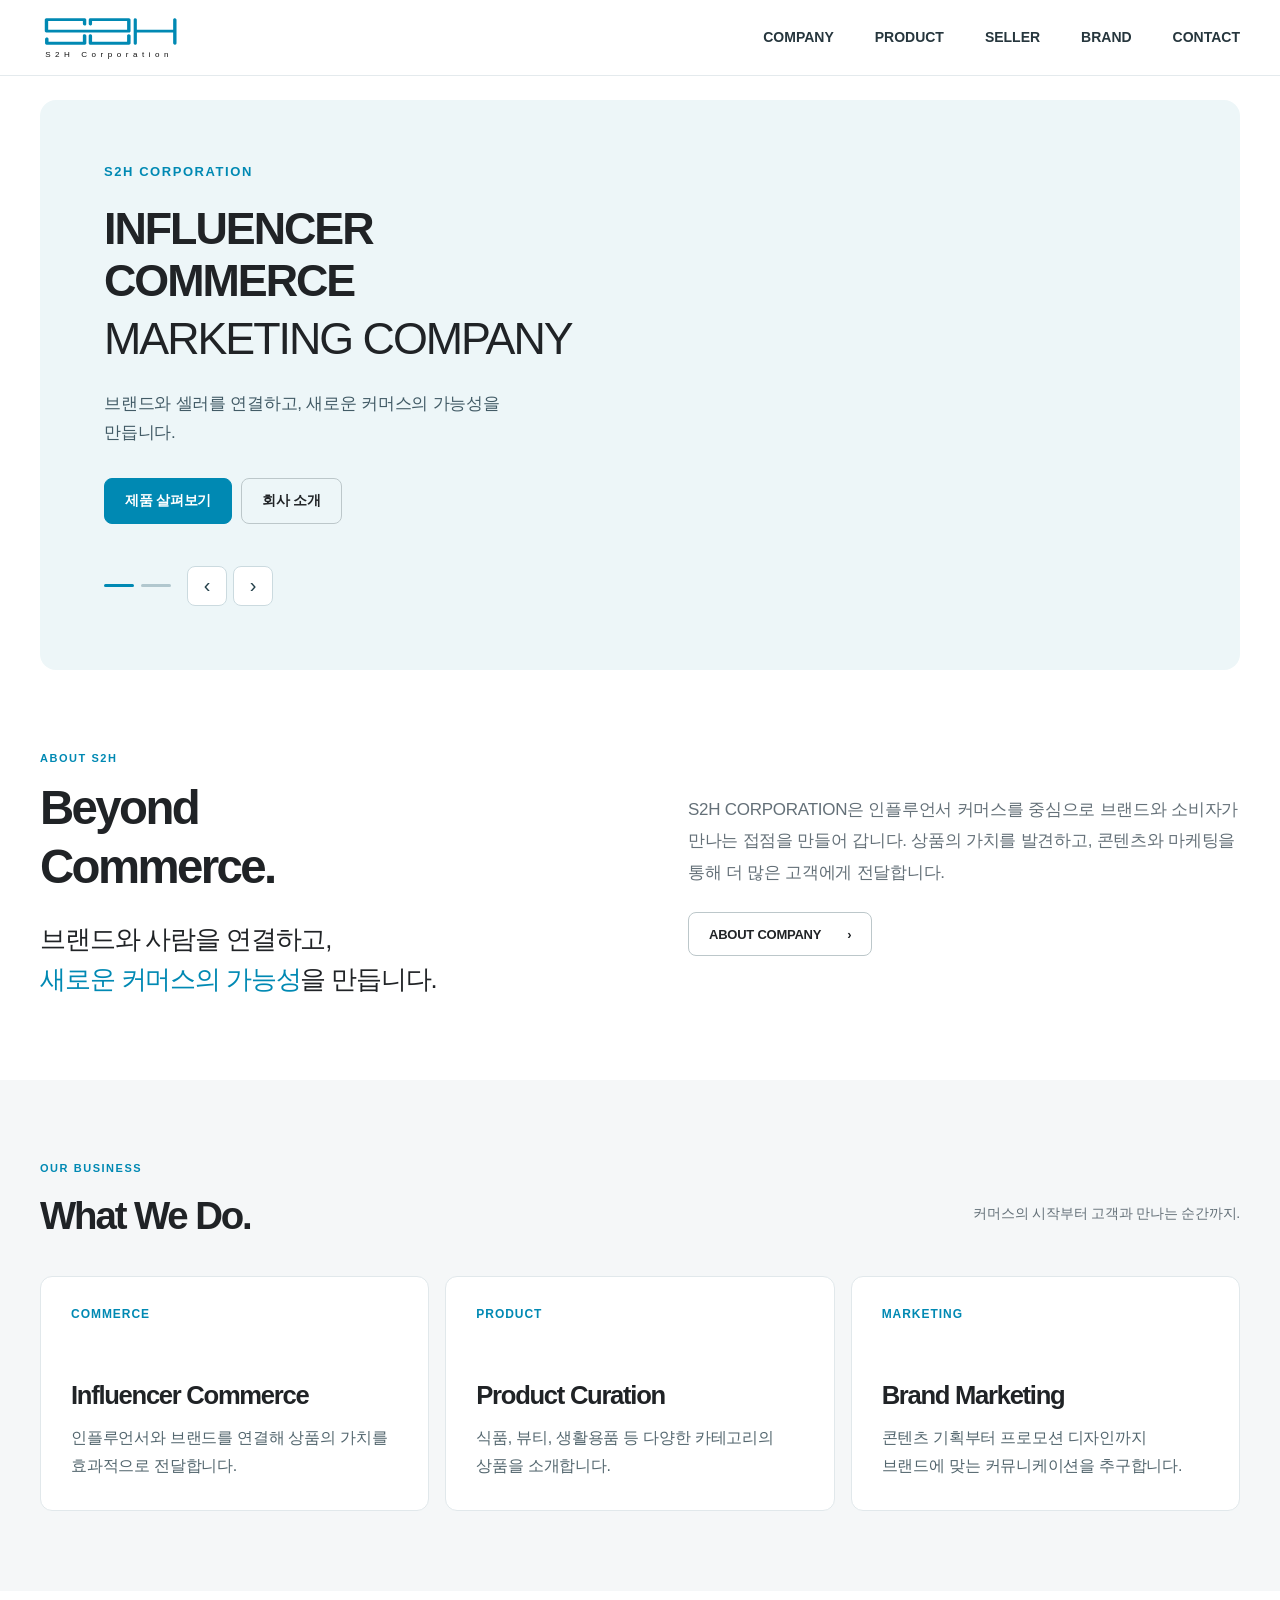
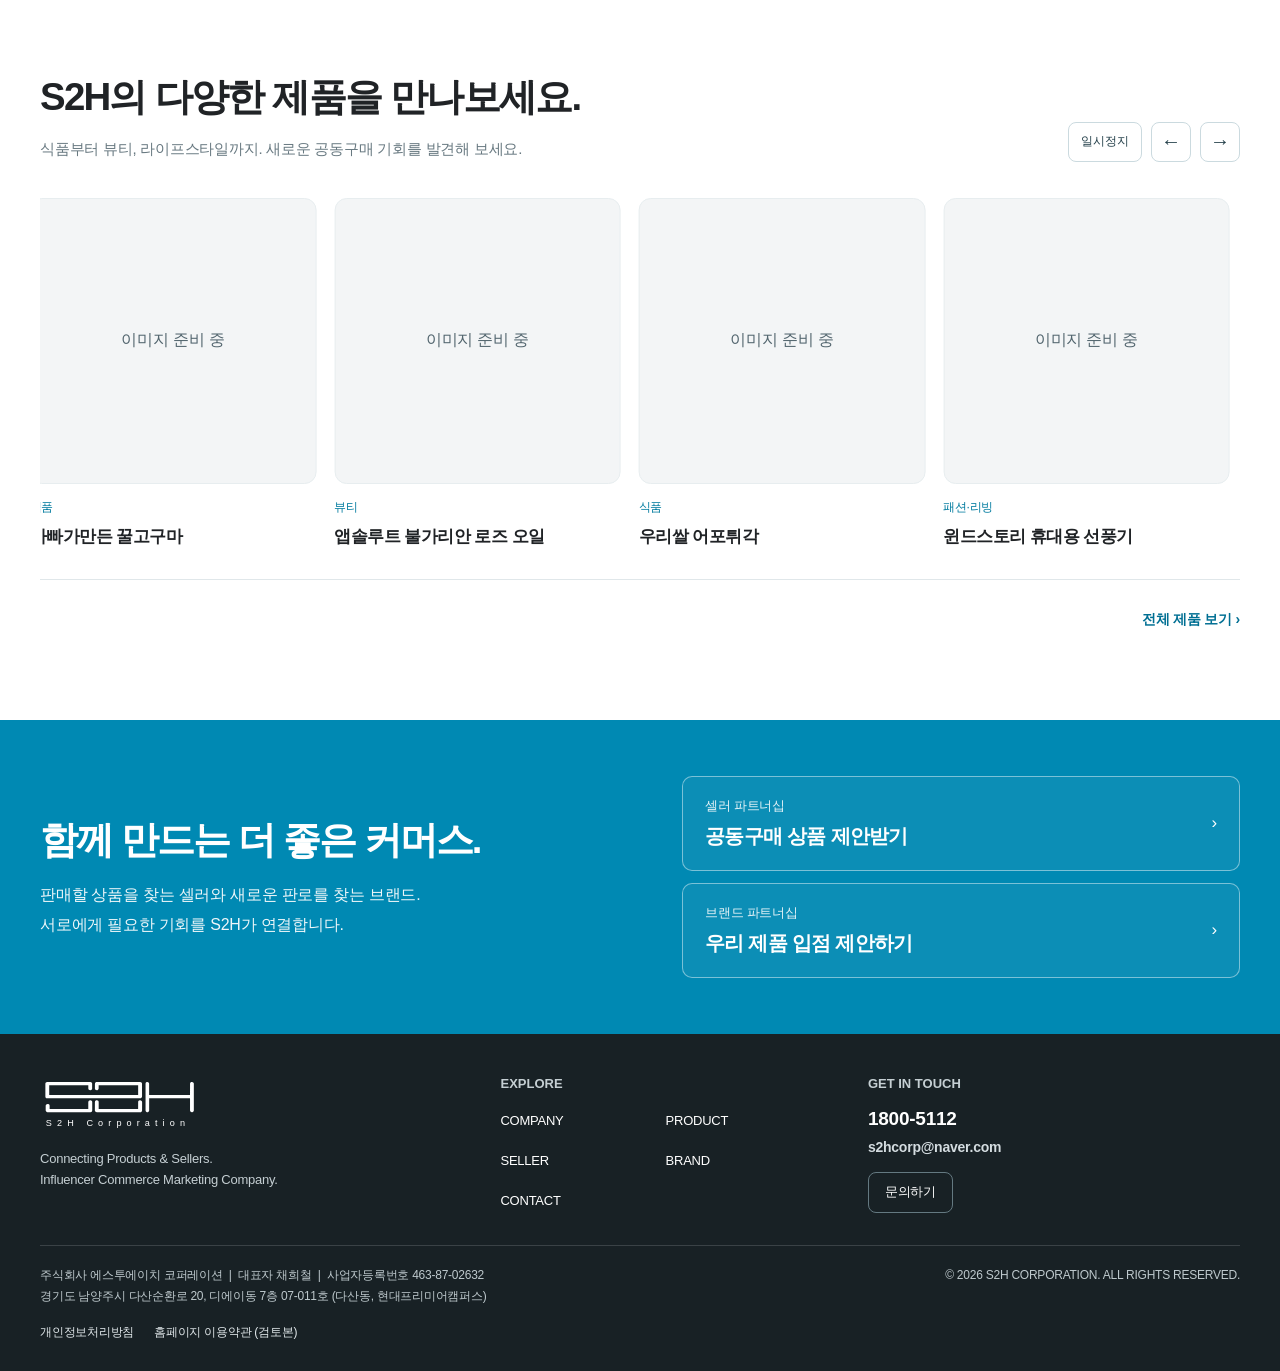
==== commit ed4b8657: "QA: correct form defaults, interaction edge cases and responsive admin" ====
--- a/index.html
+++ b/index.html
@@ -353,7 +353,7 @@
 @media(prefers-reduced-motion:reduce){.fade-in{animation:none}.business-card,.home-partnership-links a{transition:none}}
 
 </style>
-<link rel="stylesheet" href="assets/s2h-responsive.css?v=20261126-7">
+<link rel="stylesheet" href="assets/s2h-responsive.css?v=20261126-8">
 </head>
 <body>
 <div class="entry-screen" id="entryScreen" role="status" aria-label="S2H 시작 화면"><div class="entry-inner"><img class="entry-logo" src="assets/logo.svg" alt="S2H Corporation"></div></div>
@@ -392,8 +392,8 @@
 const entry=document.getElementById("entryScreen");
 let seen=false;try{seen=sessionStorage.getItem("s2h-intro-seen")==="1"}catch(e){}
 const reduced=window.matchMedia&&window.matchMedia("(prefers-reduced-motion: reduce)").matches;
-function finishIntro(){if(!entry||entry.classList.contains("is-hidden"))return;entry.classList.add("is-hidden");entry.setAttribute("aria-hidden","true");try{sessionStorage.setItem("s2h-intro-seen","1")}catch(e){}setTimeout(()=>entry.remove(),700)}
-if(seen||reduced)finishIntro();else setTimeout(finishIntro,1050);
+function finishIntro(){if(!entry||entry.classList.contains("is-hidden"))return;entry.classList.add("is-hidden");entry.setAttribute("aria-hidden","true");try{sessionStorage.setItem("s2h-intro-seen","1")}catch(e){}setTimeout(()=>entry.remove(),300)}
+if(seen||reduced){finishIntro();entry?.remove()}else setTimeout(finishIntro,560);
 const current=location.pathname.split("/").pop()||"index.html";
 document.querySelectorAll(".desktop-nav a,.menu-links a,.foot-nav a").forEach(a=>{if(a.getAttribute("href")===current)a.setAttribute("aria-current","page")});
 document.getElementById("year").textContent=new Date().getFullYear();
@@ -431,14 +431,14 @@
 document.getElementById("homeProductsPrev").addEventListener("click",()=>nudge(-1));document.getElementById("homeProductsNext").addEventListener("click",()=>nudge(1));
 productWindow.addEventListener("mouseenter",()=>{if(finePointer.matches){hovered=true;schedule()}});
 productWindow.addEventListener("mouseleave",()=>{hovered=false;schedule()});
-productWindow.addEventListener("focusin",e=>{focused=true;const card=e.target.closest(".home-product-card"),i=originalCards.indexOf(card);if(i>=0){impulse=0;carouselOffset=i*cachedStep;productWindow.scrollLeft=0;render()}schedule()});
+productWindow.addEventListener("focusin",e=>{focused=true;const card=e.target.closest(".home-product-card"),i=originalCards.indexOf(card);if(i>=0&&card.matches(":focus-visible")){const rect=card.getBoundingClientRect(),bounds=productWindow.getBoundingClientRect();if(rect.left<bounds.left||rect.right>bounds.right){impulse=0;carouselOffset=i*cachedStep;productWindow.scrollLeft=0;render()}}schedule()});
 productWindow.addEventListener("focusout",e=>{if(!productWindow.contains(e.relatedTarget)){focused=false;schedule()}});
 productWindow.addEventListener("keydown",e=>{if(e.target===productWindow&&(e.key==="ArrowRight"||e.key==="ArrowLeft")){e.preventDefault();nudge(e.key==="ArrowRight"?1:-1)}});
-let touchStart=null,swipeHandled=false;
-productWindow.addEventListener("touchstart",e=>{if(e.touches.length!==1)return;touchStart={x:e.touches[0].clientX,y:e.touches[0].clientY};touching=true;swipeHandled=false;schedule()},{passive:true});
-productWindow.addEventListener("touchend",e=>{if(touchStart){const dx=e.changedTouches[0].clientX-touchStart.x,dy=e.changedTouches[0].clientY-touchStart.y;if(Math.abs(dx)>35&&Math.abs(dx)>Math.abs(dy)*1.35){swipeHandled=true;nudge(dx<0?1:-1)}}touchStart=null;touching=false;schedule()},{passive:true});
+let touchStart=null,swipeHandledUntil=0;
+productWindow.addEventListener("touchstart",e=>{if(e.touches.length!==1)return;touchStart={x:e.touches[0].clientX,y:e.touches[0].clientY};touching=true;swipeHandledUntil=0;schedule()},{passive:true});
+productWindow.addEventListener("touchend",e=>{if(touchStart){const dx=e.changedTouches[0].clientX-touchStart.x,dy=e.changedTouches[0].clientY-touchStart.y;if(Math.abs(dx)>35&&Math.abs(dx)>Math.abs(dy)*1.35){swipeHandledUntil=performance.now()+400;nudge(dx<0?1:-1)}}touchStart=null;touching=false;schedule()},{passive:true});
 productWindow.addEventListener("touchcancel",()=>{touchStart=null;touching=false;swipeHandled=false;schedule()},{passive:true});
-productWindow.addEventListener("click",e=>{if(swipeHandled){e.preventDefault();swipeHandled=false}},true);
+productWindow.addEventListener("click",e=>{if(performance.now()<swipeHandledUntil){e.preventDefault();swipeHandledUntil=0}},true);
 const pauseButton=document.getElementById("homeProductsPause");
 function syncPause(){pauseButton.textContent=userPaused||motion.matches?"자동 재생":"일시정지";pauseButton.setAttribute("aria-pressed",String(userPaused||motion.matches));pauseButton.disabled=motion.matches;pauseButton.setAttribute("aria-label",motion.matches?"동작 줄이기 설정으로 자동 롤링 꺼짐":userPaused?"제품 자동 롤링 재생":"제품 자동 롤링 일시정지");if(motion.matches&&impulse){carouselOffset+=impulse;impulse=0;render()}schedule()}
 pauseButton.addEventListener("click",()=>{userPaused=!userPaused;syncPause()});motion.addEventListener?.("change",syncPause);
@@ -447,5 +447,5 @@
 if("ResizeObserver" in window)new ResizeObserver(()=>{measure();schedule()}).observe(productWindow);
 measure();syncPause();
 </script>
-<script src="assets/s2h-motion.js?v=20261126-7" defer></script>
+<script src="assets/s2h-motion.js?v=20261126-8" defer></script>
 </body></html>
